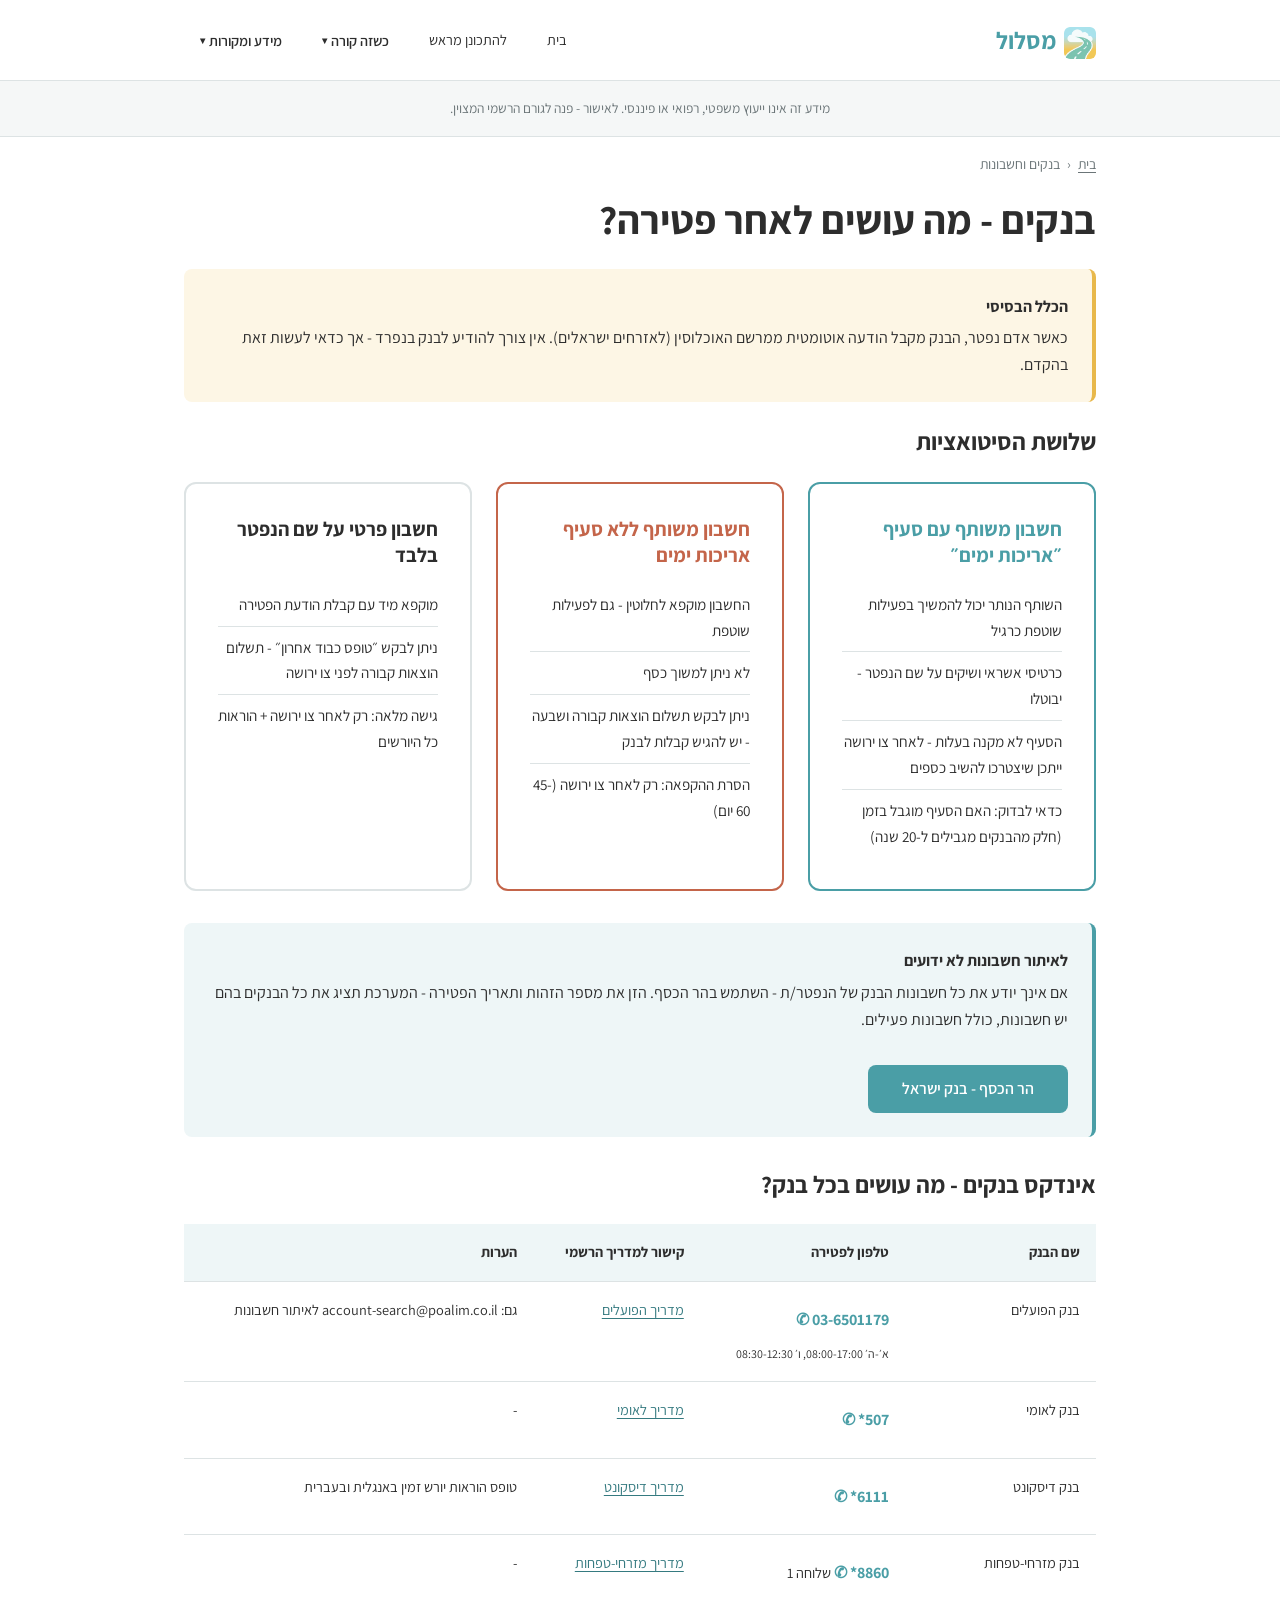
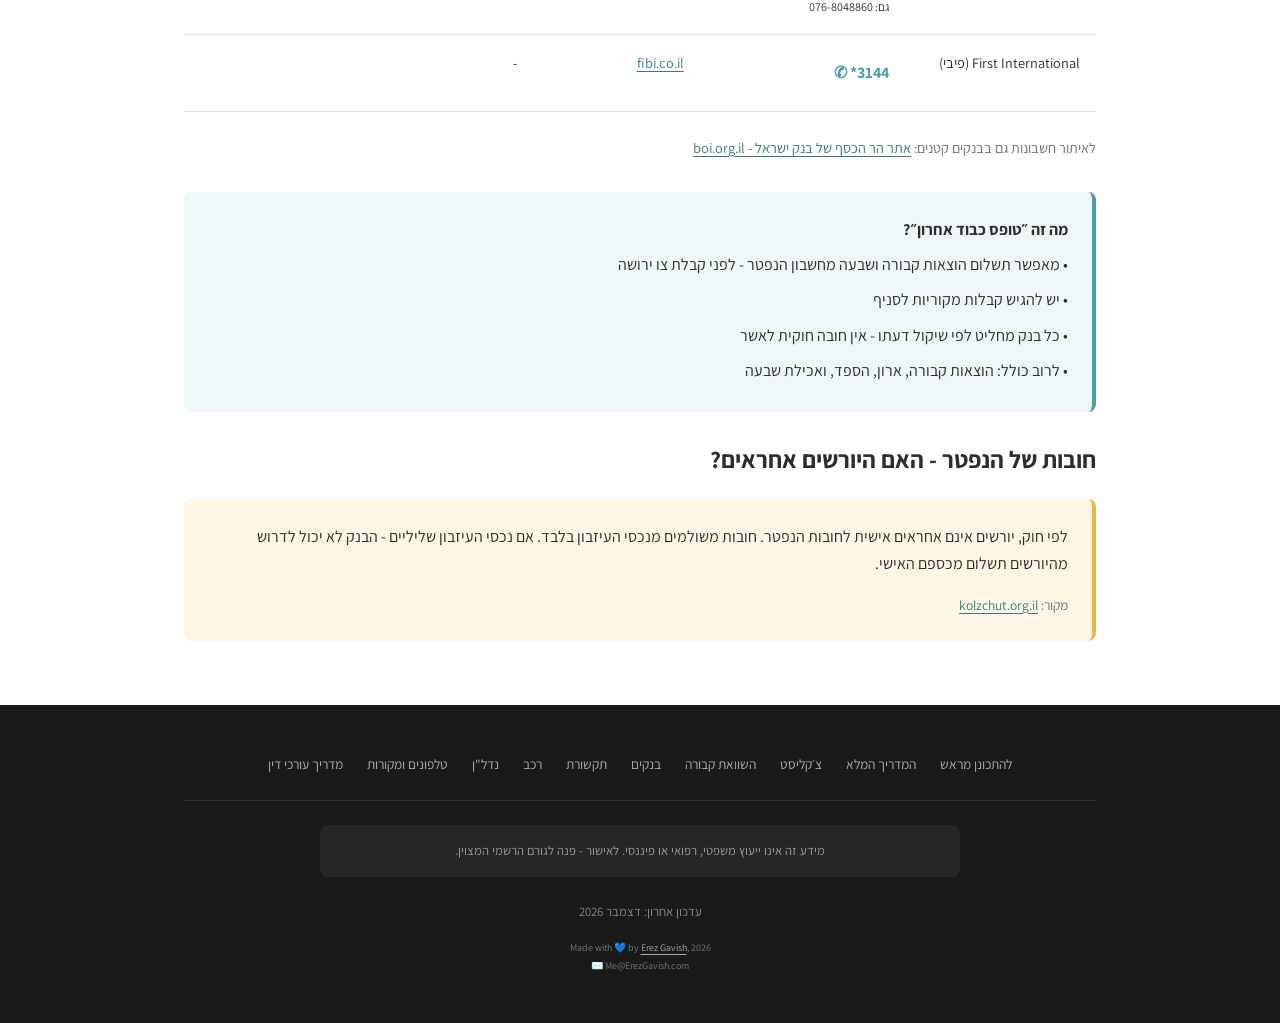
==== banks.html @ e4e89344 "Apply PPT design spec: hero banner, nav styling, hover states, em dash cleanup - Add hero banner ima" ====
<!DOCTYPE html>
<html lang="he" dir="rtl">
<head>
  <meta charset="UTF-8">
  <meta name="viewport" content="width=device-width, initial-scale=1.0">
  <title>בנקים - מה עושים לאחר פטירה? | מסלול</title>
  <meta name="description" content="מדריך מידע לטיפול בחשבונות בנק לאחר פטירה - סעיף אריכות ימים, הר הכסף, טופס כבוד אחרון">
  <link rel="preconnect" href="https://fonts.googleapis.com">
  <link rel="preconnect" href="https://fonts.gstatic.com" crossorigin>
  <link href="https://fonts.googleapis.com/css2?family=Assistant:wght@300;400;700&display=swap" rel="stylesheet">
  <link rel="stylesheet" href="css/style.css">
</head>
<body>

  <!-- Header -->
  <header class="site-header">
    <div class="container">
      <a href="index.html" class="site-logo"><img src="images/logo.png" alt="">מסלול</a>
      <button class="nav-toggle" aria-label="פתח תפריט ניווט" aria-expanded="false">
        <svg viewBox="0 0 24 24" fill="none" stroke="currentColor" stroke-width="2" stroke-linecap="round">
          <line x1="3" y1="6" x2="21" y2="6"/>
          <line x1="3" y1="12" x2="21" y2="12"/>
          <line x1="3" y1="18" x2="21" y2="18"/>
        </svg>
      </button>
      <nav class="main-nav" aria-label="ניווט ראשי">
        <ul>
          <li><a href="index.html">בית</a></li>
          <li><a href="preparation.html">להתכונן מראש</a></li>
          <li class="nav-group">
            <button class="nav-group-label" aria-expanded="false">כשזה קורה <span class="arrow" aria-hidden="true">▾</span></button>
            <ul class="nav-dropdown">
              <li><a href="maslul-mosad.html">המדריך המלא</a></li>
              <li><a href="checklist.html">צ׳קליסט</a></li>
              <li><a href="hashvaah.html">השוואת קבורה</a></li>
              <li><a href="banks.html" aria-current="page">בנקים</a></li>
              <li><a href="telecom.html">תקשורת</a></li>
              <li><a href="vehicle.html">רכב</a></li>
              <li><a href="realestate.html">נדל"ן</a></li>
            </ul>
          </li>
          <li class="nav-group">
            <button class="nav-group-label" aria-expanded="false">מידע ומקורות <span class="arrow" aria-hidden="true">▾</span></button>
            <ul class="nav-dropdown">
              <li><a href="mekorot.html">טלפונים ומקורות</a></li>
              <li><a href="lawyer-guide.html">מדריך עורכי דין</a></li>
            </ul>
          </li>
        </ul>
      </nav>
    </div>
  </header>

  <!-- Disclaimer Banner -->
  <div class="disclaimer-banner">
    מידע זה אינו ייעוץ משפטי, רפואי או פיננסי. לאישור - פנה לגורם הרשמי המצוין.
  </div>

  <main>
    <div class="container">

      <!-- Breadcrumb -->
      <nav class="breadcrumb" aria-label="מיקום באתר">
        <a href="index.html">בית</a>
        <span>‹</span>
        בנקים וחשבונות
      </nav>

      <h1>בנקים - מה עושים לאחר פטירה?</h1>

      <!-- Section A: Basic Rule -->
      <div class="callout callout--warning">
        <strong>הכלל הבסיסי</strong>
        <p>כאשר אדם נפטר, הבנק מקבל הודעה אוטומטית ממרשם האוכלוסין (לאזרחים ישראלים). אין צורך להודיע לבנק בנפרד - אך כדאי לעשות זאת בהקדם.</p>
      </div>

      <!-- Section B: Three Situations -->
      <h2>שלושת הסיטואציות</h2>
      <div class="info-cards-grid">

        <div class="info-card info-card--green">
          <h3>חשבון משותף עם סעיף ״אריכות ימים״</h3>
          <ul>
            <li>השותף הנותר יכול להמשיך בפעילות שוטפת כרגיל</li>
            <li>כרטיסי אשראי ושיקים על שם הנפטר - יבוטלו</li>
            <li>הסעיף לא מקנה בעלות - לאחר צו ירושה ייתכן שיצטרכו להשיב כספים</li>
            <li>כדאי לבדוק: האם הסעיף מוגבל בזמן (חלק מהבנקים מגבילים ל-20 שנה)</li>
          </ul>
        </div>

        <div class="info-card info-card--red">
          <h3>חשבון משותף ללא סעיף אריכות ימים</h3>
          <ul>
            <li>החשבון מוקפא לחלוטין - גם לפעילות שוטפת</li>
            <li>לא ניתן למשוך כסף</li>
            <li>ניתן לבקש תשלום הוצאות קבורה ושבעה - יש להגיש קבלות לבנק</li>
            <li>הסרת ההקפאה: רק לאחר צו ירושה (45-60 יום)</li>
          </ul>
        </div>

        <div class="info-card info-card--default">
          <h3>חשבון פרטי על שם הנפטר בלבד</h3>
          <ul>
            <li>מוקפא מיד עם קבלת הודעת הפטירה</li>
            <li>ניתן לבקש ״טופס כבוד אחרון״ - תשלום הוצאות קבורה לפני צו ירושה</li>
            <li>גישה מלאה: רק לאחר צו ירושה + הוראות כל היורשים</li>
          </ul>
        </div>

      </div>

      <!-- Section C: Har HaKesef -->
      <div class="callout callout--info mt-xl">
        <strong>לאיתור חשבונות לא ידועים</strong>
        <p>אם אינך יודע את כל חשבונות הבנק של הנפטר/ת - השתמש בהר הכסף. הזן את מספר הזהות ותאריך הפטירה - המערכת תציג את כל הבנקים בהם יש חשבונות, כולל חשבונות פעילים.</p>
        <a href="https://boi.org.il/he/BankingSupervision/HarHakesef" target="_blank" rel="noopener" class="btn btn--primary mt-md">הר הכסף - בנק ישראל</a>
      </div>

      <!-- Section D: Bank Index -->
      <h2 class="mt-xl">אינדקס בנקים - מה עושים בכל בנק?</h2>
      <div class="table-wrapper">
        <table class="data-table">
          <thead>
            <tr>
              <th scope="col">שם הבנק</th>
              <th scope="col">טלפון לפטירה</th>
              <th scope="col">קישור למדריך הרשמי</th>
              <th scope="col">הערות</th>
            </tr>
          </thead>
          <tbody>
            <tr>
              <td>בנק הפועלים</td>
              <td><span class="phone-display" style="font-size:1rem">✆ 03-6501179</span><br><small>א׳-ה׳ 08:00-17:00, ו׳ 08:30-12:30</small></td>
              <td><a href="https://www.bankhapoalim.co.il/he/moments-of-life/financial-steps-after-family-member-passed-away" target="_blank" rel="noopener">מדריך הפועלים</a></td>
              <td>גם: account-search@poalim.co.il לאיתור חשבונות</td>
            </tr>
            <tr>
              <td>בנק לאומי</td>
              <td><span class="phone-display" style="font-size:1rem">✆ *507</span></td>
              <td><a href="https://www.leumi.co.il/he/Articles/deceased" target="_blank" rel="noopener">מדריך לאומי</a></td>
              <td>-</td>
            </tr>
            <tr>
              <td>בנק דיסקונט</td>
              <td><span class="phone-display" style="font-size:1rem">✆ *6111</span></td>
              <td><a href="https://www.discountbank.co.il/private/general-information/deceased_account/" target="_blank" rel="noopener">מדריך דיסקונט</a></td>
              <td>טופס הוראות יורש זמין באנגלית ובעברית</td>
            </tr>
            <tr>
              <td>בנק מזרחי-טפחות</td>
              <td><span class="phone-display" style="font-size:1rem">✆ *8860</span> שלוחה 1<br><small>גם: 076-8048860</small></td>
              <td><a href="https://www.mizrahi-tefahot.co.il/about-mizrahi-tefahot-he/support-financial-escort-loss-relative/deceased-owner-account/" target="_blank" rel="noopener">מדריך מזרחי-טפחות</a></td>
              <td>-</td>
            </tr>
            <tr>
              <td>First International (פיבי)</td>
              <td><span class="phone-display" style="font-size:1rem">✆ *3144</span></td>
              <td><a href="https://www.fibi.co.il" target="_blank" rel="noopener">fibi.co.il</a></td>
              <td>-</td>
            </tr>
          </tbody>
        </table>
      </div>
      <p class="text-muted" style="font-size:0.9rem;">לאיתור חשבונות גם בבנקים קטנים: <a href="https://boi.org.il/he/BankingSupervision/HarHakesef" target="_blank" rel="noopener">אתר הר הכסף של בנק ישראל - boi.org.il</a></p>

      <!-- Section E: Kavod Acharon -->
      <div class="callout callout--info mt-xl">
        <strong>מה זה ״טופס כבוד אחרון״?</strong>
        <ul style="list-style:none; padding:0; margin:0;">
          <li style="padding:0.25rem 0;">• מאפשר תשלום הוצאות קבורה ושבעה מחשבון הנפטר - לפני קבלת צו ירושה</li>
          <li style="padding:0.25rem 0;">• יש להגיש קבלות מקוריות לסניף</li>
          <li style="padding:0.25rem 0;">• כל בנק מחליט לפי שיקול דעתו - אין חובה חוקית לאשר</li>
          <li style="padding:0.25rem 0;">• לרוב כולל: הוצאות קבורה, ארון, הספד, ואכילת שבעה</li>
        </ul>
      </div>

      <!-- Section F: Debts -->
      <h2 class="mt-xl">חובות של הנפטר - האם היורשים אחראים?</h2>
      <div class="callout callout--warning">
        <p>לפי חוק, יורשים אינם אחראים אישית לחובות הנפטר. חובות משולמים מנכסי העיזבון בלבד. אם נכסי העיזבון שליליים - הבנק לא יכול לדרוש מהיורשים תשלום מכספם האישי.</p>
        <p class="text-muted" style="font-size:0.85rem; margin-bottom:0;">מקור: <a href="https://www.kolzchut.org.il" target="_blank" rel="noopener">kolzchut.org.il</a></p>
      </div>

    </div>
  </main>

  <!-- Footer -->
  <footer class="site-footer">
    <div class="container">
      <div class="footer-links">
        <a href="preparation.html">להתכונן מראש</a>
        <a href="maslul-mosad.html">המדריך המלא</a>
        <a href="checklist.html">צ׳קליסט</a>
        <a href="hashvaah.html">השוואת קבורה</a>
        <a href="banks.html">בנקים</a>
        <a href="telecom.html">תקשורת</a>
        <a href="vehicle.html">רכב</a>
        <a href="realestate.html">נדל"ן</a>
        <a href="mekorot.html">טלפונים ומקורות</a>
        <a href="lawyer-guide.html">מדריך עורכי דין</a>
      </div>
      <p class="disclaimer">מידע זה אינו ייעוץ משפטי, רפואי או פיננסי. לאישור - פנה לגורם הרשמי המצוין.</p>
      <p class="footer-meta">עדכון אחרון: <span class="dynamic-date">מרץ 2026</span></p>
      <p class="footer-credit">Made with &#x1F499; by <a href="https://www.erezgavish.com" target="_blank" rel="noopener">Erez Gavish</a>, 2026<br>&#x2709;&#xFE0F; Me@ErezGavish.com</p>
    </div>
  </footer>

  <script src="js/main.js"></script>
</body>
</html>
---- css/style.css ----
/* ===== CSS Custom Properties ===== */
:root {
  --color-bg: #ffffff;
  --color-text: #2D2D2D;
  --color-primary: #4A9EA6;
  --color-primary-light: #7DC4CA;
  --color-primary-dark: #357A80;
  --color-accent: #E8B84B;
  --color-accent-light: #FFF3D6;
  --color-alert: #C4654A;
  --color-alert-light: #f5e6e2;
  --color-border: #dde3e4;
  --color-card-bg: #ffffff;
  --color-muted: #6b7578;
  --color-link: #357A80;
  --color-link-hover: #4A9EA6;

  --font-display: 'Assistant', sans-serif;
  --font-body: 'Assistant', sans-serif;

  --space-xs: 0.25rem;
  --space-sm: 0.5rem;
  --space-md: 1rem;
  --space-lg: 1.5rem;
  --space-xl: 2rem;
  --space-2xl: 3rem;
  --space-3xl: 4rem;

  --radius-sm: 4px;
  --radius-md: 8px;
  --radius-lg: 12px;

  --max-width: 960px;
  --max-width-wide: 1100px;
}

/* ===== Reset & Base ===== */
*, *::before, *::after {
  box-sizing: border-box;
  margin: 0;
  padding: 0;
}

html {
  direction: rtl;
  scroll-behavior: smooth;
  font-size: 16px;
}

body {
  font-family: var(--font-body);
  color: var(--color-text);
  background-color: var(--color-bg);
  line-height: 1.7;
  -webkit-font-smoothing: antialiased;
  -moz-osx-font-smoothing: grayscale;
}

/* ===== Typography ===== */
h1, h2, h3 {
  font-family: var(--font-display);
  font-weight: 700;
  line-height: 1.3;
}

h1 {
  font-size: 2rem;
}

h2 {
  font-size: 1.5rem;
  margin-bottom: var(--space-lg);
}

h3 {
  font-size: 1.25rem;
  margin-bottom: var(--space-md);
}

p {
  margin-bottom: var(--space-md);
}

a {
  color: var(--color-link);
  text-decoration: underline;
  text-underline-offset: 3px;
  transition: color 0.2s;
}

a:hover {
  color: var(--color-link-hover);
}

a:focus-visible {
  outline: 2px solid var(--color-primary);
  outline-offset: 2px;
  border-radius: var(--radius-sm);
}

/* ===== Layout ===== */
.container {
  max-width: var(--max-width);
  margin: 0 auto;
  padding: 0 var(--space-lg);
}

.container--wide {
  max-width: var(--max-width-wide);
}

/* ===== Header / Nav ===== */
.site-header {
  background: var(--color-card-bg);
  border-bottom: 1px solid var(--color-border);
  padding: var(--space-md) 0;
  position: sticky;
  top: 0;
  z-index: 100;
}

.site-header .container {
  display: flex;
  align-items: center;
  justify-content: space-between;
}

.site-logo {
  font-family: var(--font-display);
  font-size: 1.5rem;
  font-weight: 700;
  color: var(--color-primary);
  text-decoration: none;
}

.site-logo:hover {
  color: var(--color-primary);
}

.site-logo img {
  height: 32px;
  width: auto;
  vertical-align: middle;
  margin-left: var(--space-sm);
  border-radius: 6px;
}

.nav-toggle {
  display: flex;
  align-items: center;
  justify-content: center;
  width: 48px;
  height: 48px;
  background: none;
  border: none;
  cursor: pointer;
  color: var(--color-text);
}

.nav-toggle svg {
  width: 24px;
  height: 24px;
}

.main-nav {
  display: none;
  position: absolute;
  top: 100%;
  right: 0;
  left: 0;
  background: var(--color-card-bg);
  border-bottom: 1px solid var(--color-border);
  padding: var(--space-md) 0;
}

.main-nav.is-open {
  display: block;
}

.main-nav ul {
  list-style: none;
  padding: 0 var(--space-lg);
}

.main-nav li {
  border-bottom: 1px solid var(--color-border);
}

.main-nav li:last-child {
  border-bottom: none;
}

.main-nav a {
  display: block;
  padding: var(--space-md);
  text-decoration: none;
  color: var(--color-text);
  min-height: 48px;
  display: flex;
  align-items: center;
}

.main-nav a:hover {
  font-weight: 700;
  color: #000;
}

.main-nav a[aria-current="page"] {
  background: none;
  color: var(--color-primary);
  font-weight: 700;
  border-radius: 0;
}

.main-nav a[aria-current="page"]:hover {
  background: none;
  color: var(--color-primary-dark);
}

/* ===== Dropdown Nav ===== */
.nav-group {
  position: relative;
}

.nav-group-label {
  display: flex;
  align-items: center;
  gap: var(--space-xs);
  padding: var(--space-md);
  text-decoration: none;
  color: var(--color-text);
  min-height: 48px;
  cursor: pointer;
  font-weight: 600;
  background: none;
  border: none;
  font-family: var(--font-body);
  font-size: 1rem;
  width: 100%;
}

.nav-group-label:hover {
  font-weight: 700;
  color: #000;
}

.nav-group-label .arrow {
  font-size: 0.65rem;
  transition: transform 0.2s;
}

.nav-group.is-open .nav-group-label .arrow {
  transform: rotate(180deg);
}

.nav-dropdown {
  display: none;
  list-style: none;
  padding: 0;
  background: var(--color-card-bg);
}

/* Mobile: show on toggle */
.nav-group.is-open .nav-dropdown {
  display: block;
}

/* Mobile: indent sub-items */
.nav-dropdown li {
  border-bottom: 1px solid var(--color-border);
}

.nav-dropdown li:last-child {
  border-bottom: none;
}

.nav-dropdown a {
  padding-right: var(--space-2xl);
  font-size: 0.9rem;
  font-weight: 400;
  color: var(--color-muted);
}

.nav-dropdown a:hover {
  font-weight: 700;
  color: #000;
}

/* ===== Hero ===== */
.hero {
  padding: 0;
  text-align: center;
  position: relative;
}

.hero-banner {
  width: 100%;
  display: block;
  max-height: 340px;
  object-fit: cover;
}

.hero-overlay {
  position: absolute;
  bottom: 0;
  left: 0;
  right: 0;
  background: rgba(0,0,0,0.45);
  padding: var(--space-xl) var(--space-lg);
  text-align: center;
}

.hero h1 {
  font-size: 1.75rem;
  margin-bottom: var(--space-xs);
  color: #fff;
}

.hero .subtitle {
  font-size: 1.05rem;
  color: rgba(255,255,255,0.9);
  max-width: 600px;
  margin: 0 auto;
  line-height: 1.8;
}

/* ===== Buttons ===== */
.btn {
  display: inline-flex;
  align-items: center;
  justify-content: center;
  min-height: 48px;
  padding: var(--space-sm) var(--space-xl);
  border-radius: var(--radius-md);
  font-family: var(--font-body);
  font-size: 1rem;
  font-weight: 600;
  text-decoration: none;
  cursor: pointer;
  border: 2px solid transparent;
  transition: background-color 0.2s, color 0.2s, border-color 0.2s;
}

.btn:focus-visible {
  outline: 2px solid var(--color-primary);
  outline-offset: 2px;
}

.btn--primary {
  background-color: var(--color-primary);
  color: #fff;
}

.btn--primary:hover {
  background-color: var(--color-primary-dark);
  color: #fff;
}

.btn--secondary {
  background-color: transparent;
  color: var(--color-primary);
  border-color: var(--color-primary);
}

.btn--secondary:hover {
  background-color: var(--color-primary-dark);
  color: #fff;
}

.btn--accent {
  background-color: var(--color-accent);
  color: var(--color-text);
}

.btn--accent:hover {
  background-color: #d4a63a;
  color: #fff;
}

.btn--large {
  font-size: 1.125rem;
  padding: var(--space-md) var(--space-2xl);
  min-height: 56px;
}

/* ===== Radio Cards (Situation Selector) ===== */
.selector-section {
  padding: var(--space-2xl) 0;
}

.selector-step {
  margin-bottom: var(--space-2xl);
}

.selector-step h2 {
  text-align: center;
}

.step-label {
  display: block;
  text-align: center;
  font-size: 0.875rem;
  color: var(--color-muted);
  margin-bottom: var(--space-sm);
  font-weight: 600;
}

.radio-cards {
  display: grid;
  gap: var(--space-md);
  max-width: 640px;
  margin: 0 auto;
}

.radio-card {
  position: relative;
}

.radio-card input[type="radio"] {
  position: absolute;
  opacity: 0;
  width: 0;
  height: 0;
}

.radio-card label {
  display: flex;
  align-items: center;
  gap: var(--space-md);
  padding: var(--space-md) var(--space-lg);
  background: var(--color-card-bg);
  border: 2px solid var(--color-border);
  border-radius: var(--radius-md);
  cursor: pointer;
  min-height: 56px;
  transition: border-color 0.2s, background-color 0.2s;
  font-weight: 500;
}

.radio-card label:hover {
  border-color: var(--color-primary-light);
}

.radio-card input[type="radio"]:checked + label {
  border-color: var(--color-primary);
  background-color: #f0edf5;
}

.radio-card input[type="radio"]:focus-visible + label {
  outline: 2px solid var(--color-primary);
  outline-offset: 2px;
}

.radio-indicator {
  flex-shrink: 0;
  width: 22px;
  height: 22px;
  border-radius: 50%;
  border: 2px solid var(--color-border);
  position: relative;
  transition: border-color 0.2s;
}

.radio-card input[type="radio"]:checked + label .radio-indicator {
  border-color: var(--color-primary);
}

.radio-card input[type="radio"]:checked + label .radio-indicator::after {
  content: '';
  position: absolute;
  top: 3px;
  right: 3px;
  width: 12px;
  height: 12px;
  border-radius: 50%;
  background: var(--color-primary);
}

/* Step 2 hidden by default */
#step2 {
  display: none;
}

#step2.is-visible {
  display: block;
  animation: fadeIn 0.3s ease;
}

@keyframes fadeIn {
  from { opacity: 0; transform: translateY(8px); }
  to { opacity: 1; transform: translateY(0); }
}

/* ===== Breadcrumb ===== */
.breadcrumb {
  padding: var(--space-md) 0;
  font-size: 0.875rem;
  color: var(--color-muted);
}

.breadcrumb a {
  color: var(--color-muted);
}

.breadcrumb a:hover {
  color: var(--color-primary);
}

.breadcrumb span {
  margin: 0 var(--space-xs);
}

/* ===== Progress Bar ===== */
.progress-bar {
  display: flex;
  gap: 2px;
  margin-bottom: var(--space-2xl);
  overflow-x: auto;
  -webkit-overflow-scrolling: touch;
}

.progress-step {
  flex: 1;
  text-align: center;
  padding: var(--space-sm) var(--space-xs);
  font-size: 0.8rem;
  font-weight: 600;
  background: var(--color-primary-light);
  color: #fff;
  min-width: 80px;
  white-space: nowrap;
  cursor: pointer;
  transition: background-color 0.2s;
  text-decoration: none;
  display: flex;
  align-items: center;
  justify-content: center;
  min-height: 40px;
}

.progress-step:hover {
  background: var(--color-primary);
}

.progress-step:first-child {
  border-radius: 0 var(--radius-sm) var(--radius-sm) 0;
}

.progress-step:last-child {
  border-radius: var(--radius-sm) 0 0 var(--radius-sm);
}

.progress-step.is-active {
  background: var(--color-primary);
  color: #fff;
}

.progress-step.is-done {
  background: var(--color-primary-light);
  color: #fff;
}

/* ===== Timeline Sections ===== */
.timeline-section {
  margin-bottom: var(--space-3xl);
  padding: var(--space-xl);
  background: var(--color-card-bg);
  border-radius: var(--radius-lg);
  border: 1px solid var(--color-border);
}

.timeline-section--urgent {
  border-color: var(--color-accent);
  border-width: 2px;
}

.timeline-section h2 {
  display: flex;
  align-items: center;
  gap: var(--space-sm);
}

.section-badge {
  display: inline-block;
  padding: var(--space-xs) var(--space-sm);
  background: var(--color-accent);
  color: #fff;
  font-size: 0.75rem;
  font-weight: 700;
  border-radius: var(--radius-sm);
  font-family: var(--font-body);
}

/* ===== Numbered Steps ===== */
.numbered-steps {
  list-style: none;
  counter-reset: step;
}

.numbered-step {
  counter-increment: step;
  padding: var(--space-lg) 0;
  border-bottom: 1px solid var(--color-border);
  display: flex;
  gap: var(--space-lg);
  align-items: flex-start;
}

.numbered-step:last-child {
  border-bottom: none;
  padding-bottom: 0;
}

.step-number {
  flex-shrink: 0;
  width: 40px;
  height: 40px;
  border-radius: 50%;
  background: var(--color-primary);
  color: #fff;
  display: flex;
  align-items: center;
  justify-content: center;
  font-weight: 700;
  font-size: 1.1rem;
}

.step-content h3 {
  margin-bottom: var(--space-xs);
  font-family: var(--font-body);
  font-weight: 700;
}

.step-note {
  font-size: 0.9rem;
  color: var(--color-muted);
  margin-top: var(--space-xs);
}

.phone-display {
  display: inline-flex;
  align-items: center;
  gap: var(--space-sm);
  font-size: 1.5rem;
  font-weight: 700;
  color: var(--color-primary);
  direction: ltr;
  unicode-bidi: embed;
  margin: var(--space-sm) 0;
}

/* ===== Checklist Items ===== */
.checklist {
  list-style: none;
}

.checklist-item {
  display: flex;
  align-items: flex-start;
  gap: var(--space-md);
  padding: var(--space-md) 0;
  border-bottom: 1px solid var(--color-border);
  min-height: 48px;
}

.checklist-item:last-child {
  border-bottom: none;
}

.checklist-item input[type="checkbox"] {
  flex-shrink: 0;
  width: 24px;
  height: 24px;
  margin-top: 2px;
  accent-color: var(--color-primary);
  cursor: pointer;
}

.checklist-item label {
  cursor: pointer;
  flex: 1;
}

.checklist-item.is-checked label {
  text-decoration: line-through;
  color: var(--color-muted);
}

/* ===== Callout / Info Box ===== */
.callout {
  padding: var(--space-lg);
  border-radius: var(--radius-md);
  margin: var(--space-lg) 0;
}

.callout--info {
  background: #eef6f7;
  border-right: 4px solid var(--color-primary);
}

.callout--warning {
  background: #fdf6e5;
  border-right: 4px solid var(--color-accent);
}

.callout--alert {
  background: var(--color-alert-light);
  border-right: 4px solid var(--color-alert);
}

.callout p:last-child {
  margin-bottom: 0;
}

.callout strong {
  display: block;
  margin-bottom: var(--space-xs);
}

/* ===== Data Tables ===== */
.table-wrapper {
  overflow-x: auto;
  margin: var(--space-lg) 0;
  -webkit-overflow-scrolling: touch;
}

.data-table {
  width: 100%;
  border-collapse: collapse;
  font-size: 0.9rem;
}

.data-table th,
.data-table td {
  padding: var(--space-md);
  text-align: right;
  border-bottom: 1px solid var(--color-border);
  vertical-align: top;
}

.data-table th {
  font-weight: 700;
  background: #eef6f7;
  white-space: nowrap;
}

.data-table tr:hover td {
  background: #f5fafb;
}

.data-table a {
  white-space: nowrap;
}

/* ===== Comparison Layout ===== */
.comparison-grid {
  display: grid;
  grid-template-columns: 1fr;
  gap: var(--space-lg);
  margin: var(--space-xl) 0;
}

.comparison-box {
  padding: var(--space-xl);
  background: var(--color-card-bg);
  border-radius: var(--radius-lg);
  border: 1px solid var(--color-border);
}

.comparison-box h3 {
  border-bottom: 2px solid var(--color-primary);
  padding-bottom: var(--space-sm);
}

.comparison-box ul {
  list-style: none;
  padding: 0;
}

.comparison-box li {
  padding: var(--space-sm) 0;
  border-bottom: 1px solid var(--color-border);
  display: flex;
  align-items: center;
  gap: var(--space-sm);
}

.comparison-box li:last-child {
  border-bottom: none;
}

.icon-check {
  color: var(--color-primary);
  font-weight: 700;
}

.icon-x {
  color: var(--color-alert);
  font-weight: 700;
}

/* ===== Phone Cards ===== */
.phone-cards {
  display: grid;
  gap: var(--space-md);
}

.phone-card {
  display: flex;
  align-items: center;
  gap: var(--space-lg);
  padding: var(--space-lg);
  background: var(--color-card-bg);
  border-radius: var(--radius-md);
  border: 1px solid var(--color-border);
}

.phone-card .phone-icon {
  flex-shrink: 0;
  width: 48px;
  height: 48px;
  border-radius: 50%;
  background: var(--color-primary);
  color: #fff;
  display: flex;
  align-items: center;
  justify-content: center;
  font-size: 1.25rem;
}

.phone-card .phone-info h3 {
  margin-bottom: 0;
  font-family: var(--font-body);
}

.phone-card .phone-number {
  font-size: 1.25rem;
  font-weight: 700;
  color: var(--color-primary);
  direction: ltr;
  unicode-bidi: embed;
  display: inline-block;
}

.phone-card .phone-note {
  font-size: 0.85rem;
  color: var(--color-muted);
}

/* ===== Source Cards ===== */
.source-cards {
  display: grid;
  gap: var(--space-md);
}

.source-card {
  padding: var(--space-lg);
  background: var(--color-card-bg);
  border-radius: var(--radius-md);
  border: 1px solid var(--color-border);
}

.source-card h3 {
  font-family: var(--font-body);
  margin-bottom: var(--space-xs);
}

.source-card p {
  font-size: 0.9rem;
  color: var(--color-muted);
  margin-bottom: var(--space-sm);
}

.source-card a {
  font-weight: 600;
}

/* ===== Tab Selector ===== */
.tabs {
  display: flex;
  gap: 2px;
  margin-bottom: var(--space-xl);
  border-bottom: 2px solid var(--color-border);
}

.tab-btn {
  flex: 1;
  padding: var(--space-md);
  background: none;
  border: none;
  font-family: var(--font-body);
  font-size: 1rem;
  font-weight: 600;
  color: var(--color-muted);
  cursor: pointer;
  border-bottom: 3px solid transparent;
  margin-bottom: -2px;
  min-height: 48px;
  transition: color 0.2s, border-color 0.2s;
}

.tab-btn:hover {
  color: var(--color-text);
}

.tab-btn.is-active {
  color: var(--color-primary);
  border-bottom-color: var(--color-primary);
}

.tab-btn:focus-visible {
  outline: 2px solid var(--color-primary);
  outline-offset: -2px;
}

.tab-panel {
  display: none;
}

.tab-panel.is-active {
  display: block;
  animation: fadeIn 0.3s ease;
}

/* ===== Page Footer ===== */
.site-footer {
  margin-top: var(--space-3xl);
  padding: var(--space-2xl) 0 var(--space-xl);
  background: #1a1a1a;
  color: #ccc;
  text-align: center;
}

.disclaimer {
  font-size: 0.8rem;
  color: #999;
  max-width: 640px;
  margin: 0 auto var(--space-lg);
  line-height: 1.6;
  padding: var(--space-md);
  background: rgba(255,255,255,0.05);
  border-radius: var(--radius-md);
}

.footer-links {
  display: flex;
  flex-wrap: wrap;
  justify-content: center;
  gap: var(--space-sm) var(--space-lg);
  margin-bottom: var(--space-lg);
  padding-bottom: var(--space-lg);
  border-bottom: 1px solid #333;
}

.footer-links a {
  color: #aaa;
  text-decoration: none;
  font-size: 0.85rem;
  transition: color 0.2s;
}

.footer-links a:hover {
  color: #fff;
}

.footer-meta {
  font-size: 0.8rem;
  color: #888;
  margin-bottom: var(--space-sm);
}

.footer-meta a {
  color: #aaa;
}

.footer-meta a:hover {
  color: #fff;
}

.footer-credit {
  margin-top: var(--space-md);
  font-size: 10px;
  color: #777;
  direction: ltr;
  text-align: center;
  line-height: 1.8;
}

.footer-credit a {
  color: #aaa;
}

.footer-credit a:hover {
  color: #fff;
}

.footer-logo {
  height: 28px;
  width: auto;
  vertical-align: middle;
}

/* ===== Page-Level Disclaimer Banner ===== */
.disclaimer-banner {
  background: #f5f7f7;
  padding: var(--space-md) var(--space-lg);
  text-align: center;
  font-size: 0.85rem;
  color: var(--color-muted);
  border-bottom: 1px solid var(--color-border);
}

/* ===== Bottom Actions ===== */
.bottom-actions {
  display: flex;
  flex-direction: column;
  gap: var(--space-md);
  margin-top: var(--space-2xl);
  padding-top: var(--space-xl);
  border-top: 1px solid var(--color-border);
}

/* ===== Info Cards Grid ===== */
.info-cards-grid {
  display: grid;
  grid-template-columns: 1fr;
  gap: var(--space-lg);
  margin: var(--space-lg) 0;
}

.info-card {
  padding: var(--space-xl);
  background: var(--color-card-bg);
  border-radius: var(--radius-lg);
  border: 2px solid var(--color-border);
}

.info-card h3 {
  font-family: var(--font-body);
  font-weight: 700;
  margin-bottom: var(--space-md);
}

.info-card ul {
  list-style: none;
  padding: 0;
  margin: 0;
}

.info-card li {
  padding: var(--space-sm) 0;
  border-bottom: 1px solid var(--color-border);
  font-size: 0.95rem;
}

.info-card li:last-child {
  border-bottom: none;
}

.info-card--green {
  border-color: var(--color-primary);
}

.info-card--green h3 {
  color: var(--color-primary);
}

.info-card--red {
  border-color: var(--color-alert);
}

.info-card--red h3 {
  color: var(--color-alert);
}

.info-card--default {
  border-color: var(--color-border);
}

@media (min-width: 768px) {
  .info-cards-grid {
    grid-template-columns: 1fr 1fr;
  }
}

@media (min-width: 1024px) {
  .info-cards-grid {
    grid-template-columns: 1fr 1fr 1fr;
  }
}

/* ===== Utility ===== */
.text-center { text-align: center; }
.text-muted { color: var(--color-muted); }
.mt-sm { margin-top: var(--space-sm); }
.mt-md { margin-top: var(--space-md); }
.mt-lg { margin-top: var(--space-lg); }
.mt-xl { margin-top: var(--space-xl); }
.mb-md { margin-bottom: var(--space-md); }
.mb-lg { margin-bottom: var(--space-lg); }
.visually-hidden {
  position: absolute;
  width: 1px;
  height: 1px;
  padding: 0;
  margin: -1px;
  overflow: hidden;
  clip: rect(0, 0, 0, 0);
  border: 0;
}

/* ===== Responsive: 480px+ ===== */
@media (min-width: 480px) {
  h1 { font-size: 2.25rem; }
  .hero h1 { font-size: 2rem; }
}

/* ===== Responsive: 768px+ ===== */
@media (min-width: 768px) {
  h1 { font-size: 2.5rem; }
  .hero h1 { font-size: 2.5rem; }

  .nav-toggle { display: none; }

  .main-nav {
    display: flex;
    position: static;
    background: none;
    border-bottom: none;
    padding: 0;
  }

  .main-nav ul {
    display: flex;
    gap: var(--space-sm);
    padding: 0;
  }

  .main-nav li {
    border-bottom: none;
  }

  .main-nav a {
    padding: var(--space-sm) var(--space-md);
    font-size: 0.9rem;
  }

  .nav-group {
    position: relative;
  }

  .nav-group-label {
    padding: var(--space-sm) var(--space-md);
    font-size: 0.9rem;
    white-space: nowrap;
  }

  .nav-dropdown {
    position: absolute;
    top: 100%;
    right: 0;
    min-width: 200px;
    background: var(--color-card-bg);
    border: 1px solid var(--color-border);
    border-radius: var(--radius-md);
    box-shadow: 0 4px 12px rgba(0,0,0,0.08);
    padding: var(--space-sm) 0;
    z-index: 200;
  }

  .nav-dropdown a {
    padding: var(--space-sm) var(--space-lg);
    padding-right: var(--space-lg);
  }

  /* Desktop: hover only, override click-open */
  .nav-group .nav-dropdown {
    display: none !important;
  }

  .nav-group:hover .nav-dropdown {
    display: block !important;
  }

  .comparison-grid {
    grid-template-columns: 1fr 1fr;
  }

  .phone-cards {
    grid-template-columns: 1fr 1fr;
  }

  .source-cards {
    grid-template-columns: 1fr 1fr;
  }

  .bottom-actions {
    flex-direction: row;
    justify-content: center;
  }
}

/* ===== Pillar Cards (Home Page) ===== */
.pillars-grid {
  display: grid;
  grid-template-columns: 1fr;
  gap: var(--space-xl);
  margin-bottom: var(--space-2xl);
}

.pillar-card {
  display: flex;
  flex-direction: column;
  align-items: center;
  text-align: center;
  padding: var(--space-2xl) var(--space-xl);
  border-radius: var(--radius-lg);
  border: none;
  text-decoration: none;
  color: var(--color-text);
  transition: transform 0.15s, box-shadow 0.2s;
}

.pillar-card:hover {
  transform: translateY(-3px);
  box-shadow: 0 6px 20px rgba(0,0,0,0.08);
  color: var(--color-text);
}

.pillar-card--prep {
  background: #E8F5F6;
}

.pillar-card--now {
  background: #FDF6E5;
}

.pillar-card--info {
  background: #EEF0F5;
}

.pillar-icon {
  font-size: 2.5rem;
  margin-bottom: var(--space-md);
}

.pillar-card h2 {
  font-size: 1.4rem;
  margin-bottom: var(--space-sm);
}

.pillar-card p {
  font-size: 0.95rem;
  color: var(--color-muted);
  line-height: 1.7;
  margin-bottom: var(--space-lg);
}

.pillar-cta {
  display: inline-block;
  padding: var(--space-sm) var(--space-xl);
  border-radius: var(--radius-md);
  font-weight: 700;
  font-size: 0.95rem;
  color: #fff;
  text-decoration: none;
  min-height: 44px;
  line-height: 44px;
  transition: opacity 0.2s;
}

.pillar-card:hover .pillar-cta {
  opacity: 0.9;
}

.pillar-card--prep .pillar-cta {
  background: #357A80;
}

.pillar-card--now .pillar-cta {
  background: #B8880A;
}

.pillar-card--info .pillar-cta {
  background: #555E6E;
}

/* About Section */
.about-section {
  max-width: 680px;
  margin: var(--space-2xl) auto 0;
  text-align: center;
  color: var(--color-muted);
  font-size: 0.95rem;
  line-height: 1.8;
}

.about-section p {
  margin-bottom: var(--space-md);
}

@media (min-width: 768px) {
  .pillars-grid {
    grid-template-columns: 1fr 1fr 1fr;
  }
}

/* ===== Responsive: 1024px+ ===== */
@media (min-width: 1024px) {
  .hero h1 { font-size: 2.75rem; }

  .source-cards {
    grid-template-columns: 1fr 1fr 1fr;
  }
}
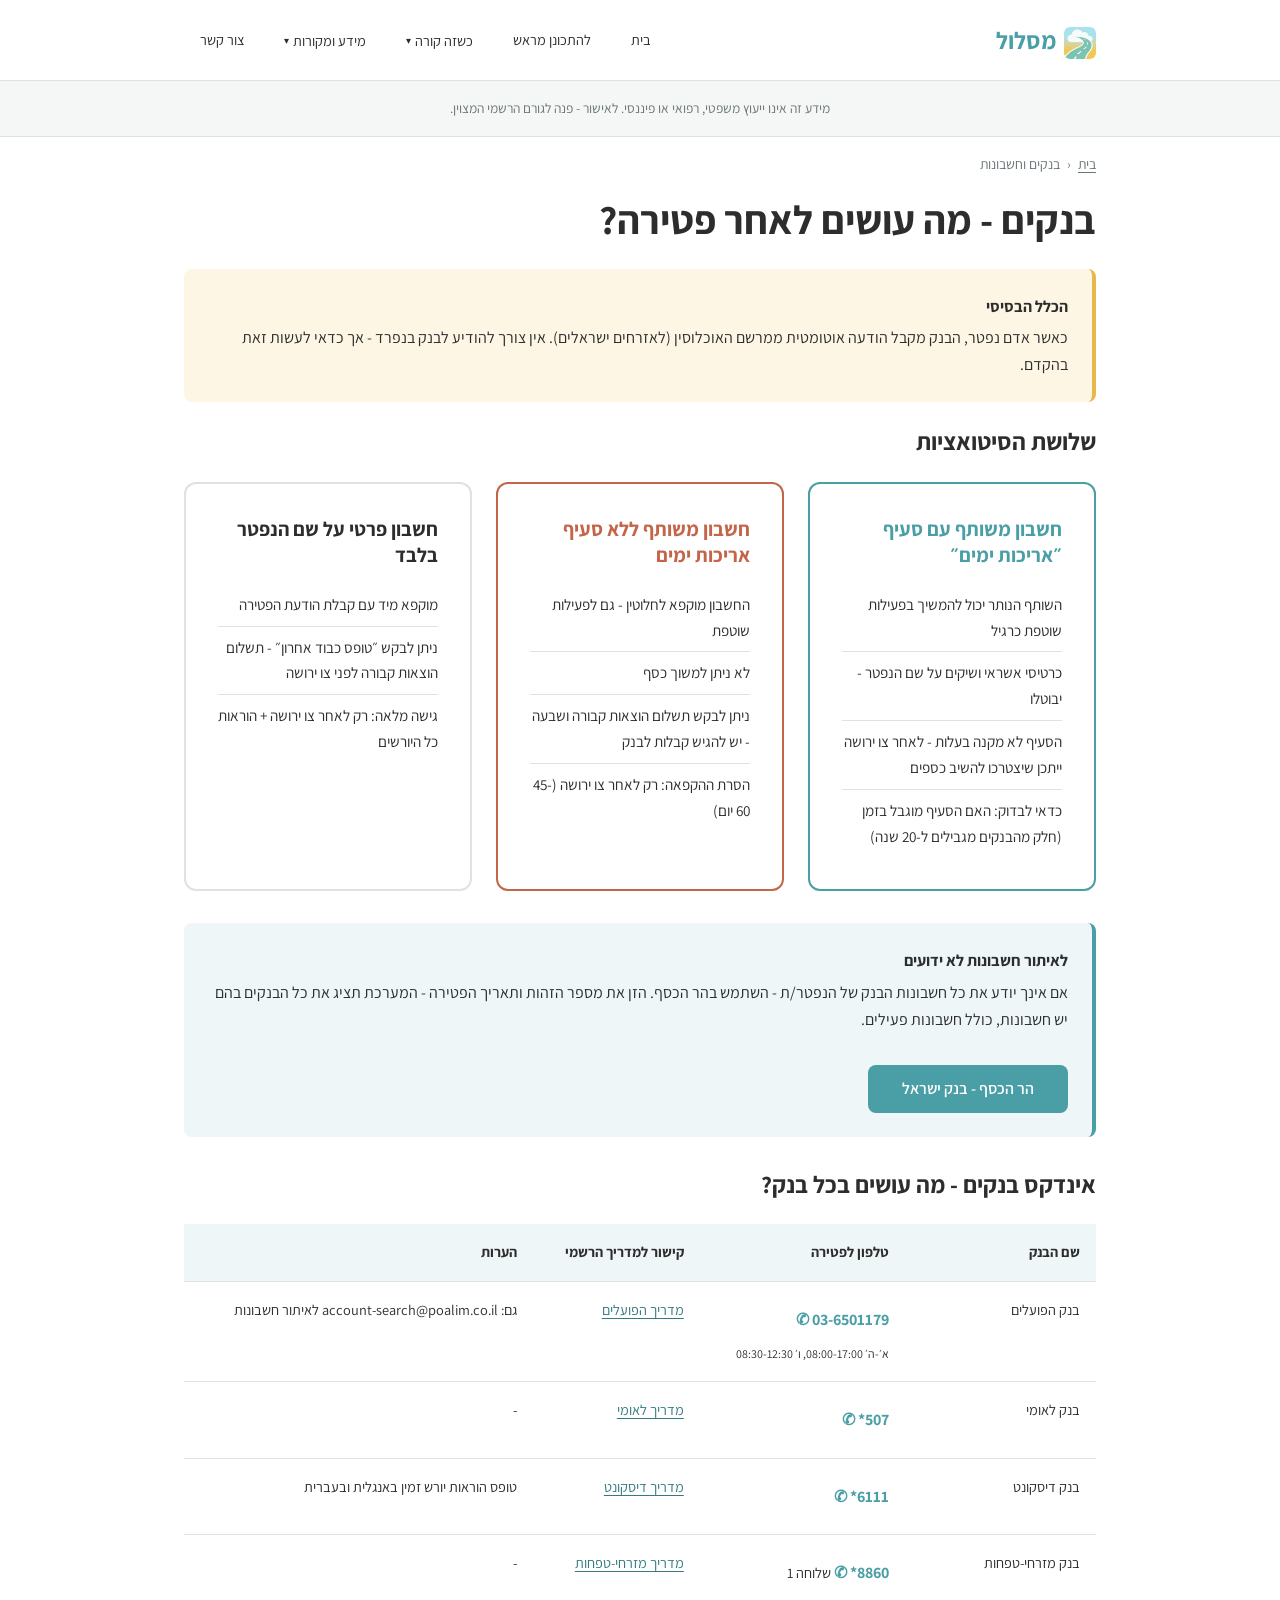
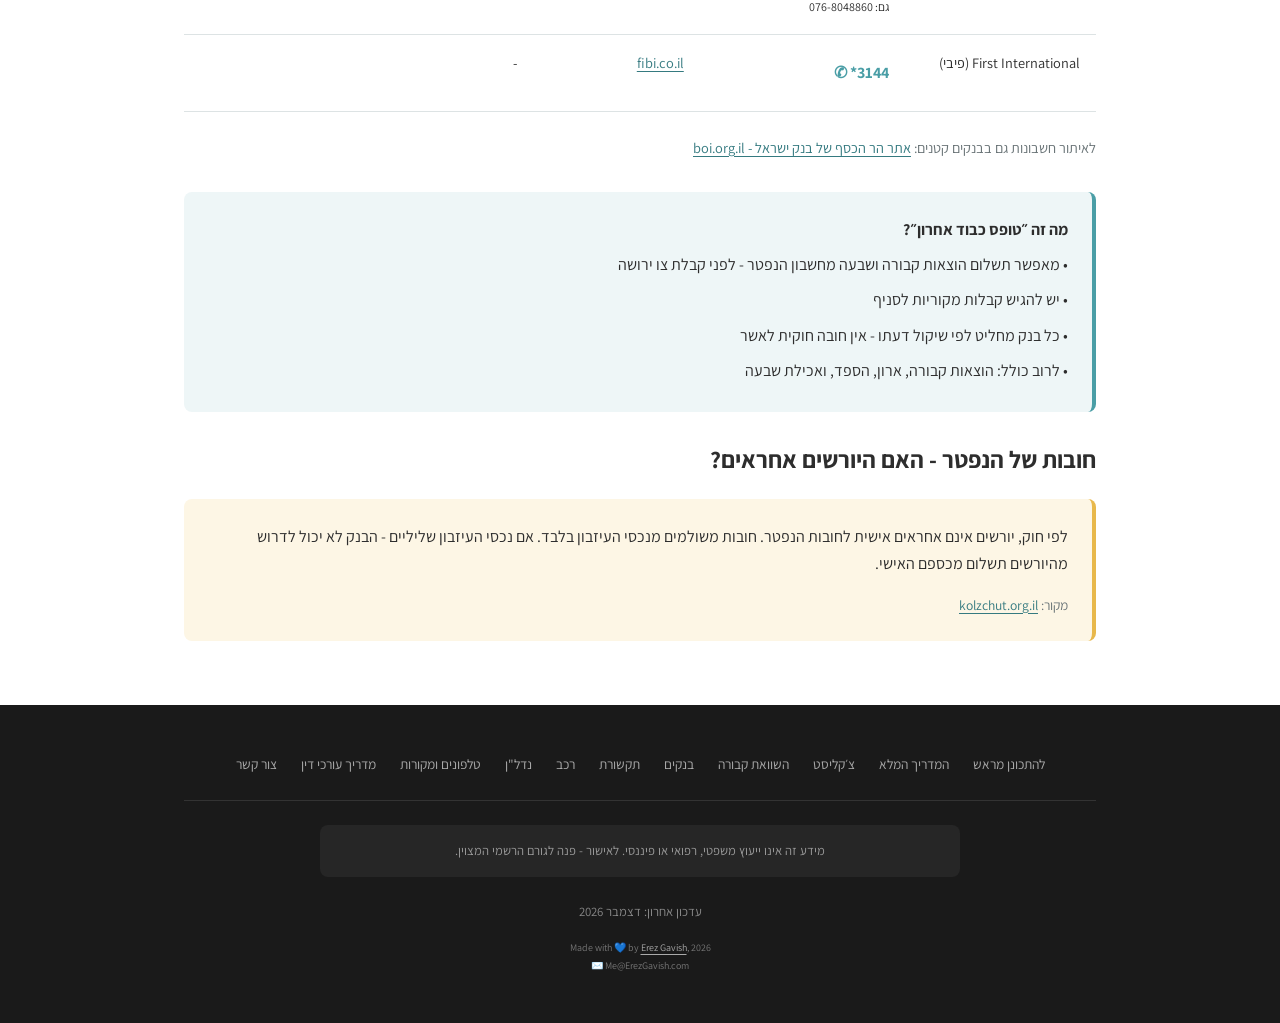
==== commit 8e042bfb: "Add contact page, pastel prep cards, hero centered box, nav fixes - New contact page with email, inf" ====
--- a/banks.html
+++ b/banks.html
@@ -46,6 +46,7 @@
               <li><a href="lawyer-guide.html">מדריך עורכי דין</a></li>
             </ul>
           </li>
+        <li><a href="contact.html">צור קשר</a></li>
         </ul>
       </nav>
     </div>
@@ -199,6 +200,7 @@
         <a href="realestate.html">נדל"ן</a>
         <a href="mekorot.html">טלפונים ומקורות</a>
         <a href="lawyer-guide.html">מדריך עורכי דין</a>
+        <a href="contact.html">צור קשר</a>
       </div>
       <p class="disclaimer">מידע זה אינו ייעוץ משפטי, רפואי או פיננסי. לאישור - פנה לגורם הרשמי המצוין.</p>
       <p class="footer-meta">עדכון אחרון: <span class="dynamic-date">מרץ 2026</span></p>
--- a/css/style.css
+++ b/css/style.css
@@ -201,7 +201,7 @@
 }
 
 .main-nav a:hover {
-  font-weight: 700;
+  text-shadow: 0 0 0.65px currentColor, 0 0 0.65px currentColor;
   color: #000;
 }
 
@@ -209,6 +209,7 @@
   background: none;
   color: var(--color-primary);
   font-weight: 700;
+  font-size: calc(1em + 1px);
   border-radius: 0;
 }
 
@@ -231,7 +232,7 @@
   color: var(--color-text);
   min-height: 48px;
   cursor: pointer;
-  font-weight: 600;
+  font-weight: 400;
   background: none;
   border: none;
   font-family: var(--font-body);
@@ -240,7 +241,7 @@
 }
 
 .nav-group-label:hover {
-  font-weight: 700;
+  text-shadow: 0 0 0.65px currentColor, 0 0 0.65px currentColor;
   color: #000;
 }
 
@@ -282,7 +283,7 @@
 }
 
 .nav-dropdown a:hover {
-  font-weight: 700;
+  text-shadow: 0 0 0.65px currentColor, 0 0 0.65px currentColor;
   color: #000;
 }
 
@@ -302,12 +303,14 @@
 
 .hero-overlay {
   position: absolute;
-  bottom: 0;
-  left: 0;
-  right: 0;
-  background: rgba(0,0,0,0.45);
-  padding: var(--space-xl) var(--space-lg);
+  top: 50%;
+  left: 50%;
+  transform: translate(-50%, -50%);
+  background: rgba(0,0,0,0.55);
+  padding: var(--space-xl) var(--space-2xl);
   text-align: center;
+  border-radius: var(--radius-lg);
+  max-width: 90%;
 }
 
 .hero h1 {
@@ -1285,10 +1288,25 @@
   background: #555E6E;
 }
 
+/* ===== Preparation Card Colors ===== */
+.timeline-section--teal { background: #E8F5F6; }
+.timeline-section--amber { background: #FDF6E5; }
+.timeline-section--lavender { background: #EEEDF5; }
+.timeline-section--mint { background: #E6F4ED; }
+.timeline-section--peach { background: #FDF0EC; }
+.timeline-section--sky { background: #E8F0F8; }
+.timeline-section--sand { background: #F5F0E6; }
+.timeline-section--rose { background: #F5E8EC; }
+
+.timeline-section .card-subtitle {
+  font-weight: 700;
+  margin-bottom: var(--space-md);
+}
+
 /* About Section */
 .about-section {
   max-width: 680px;
-  margin: var(--space-2xl) auto 0;
+  margin: var(--space-3xl) auto;
   text-align: center;
   color: var(--color-muted);
   font-size: 0.95rem;
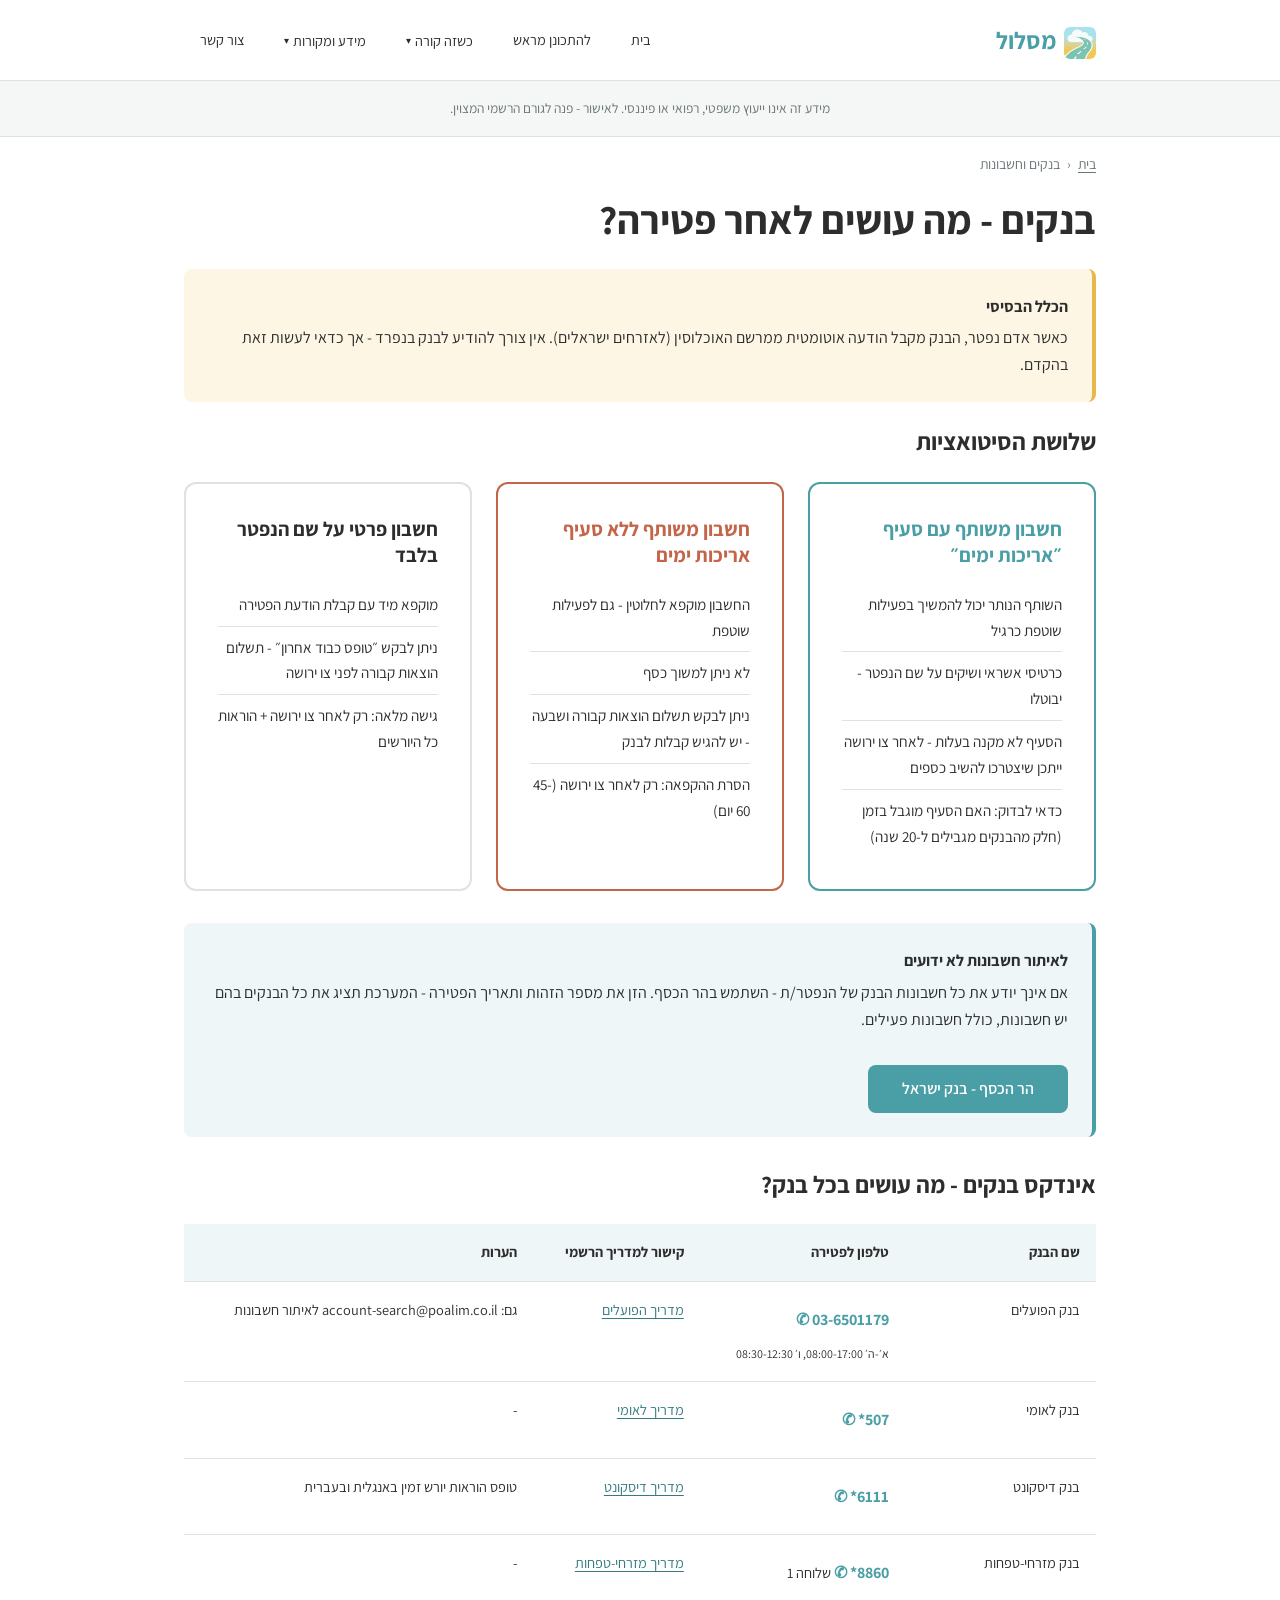
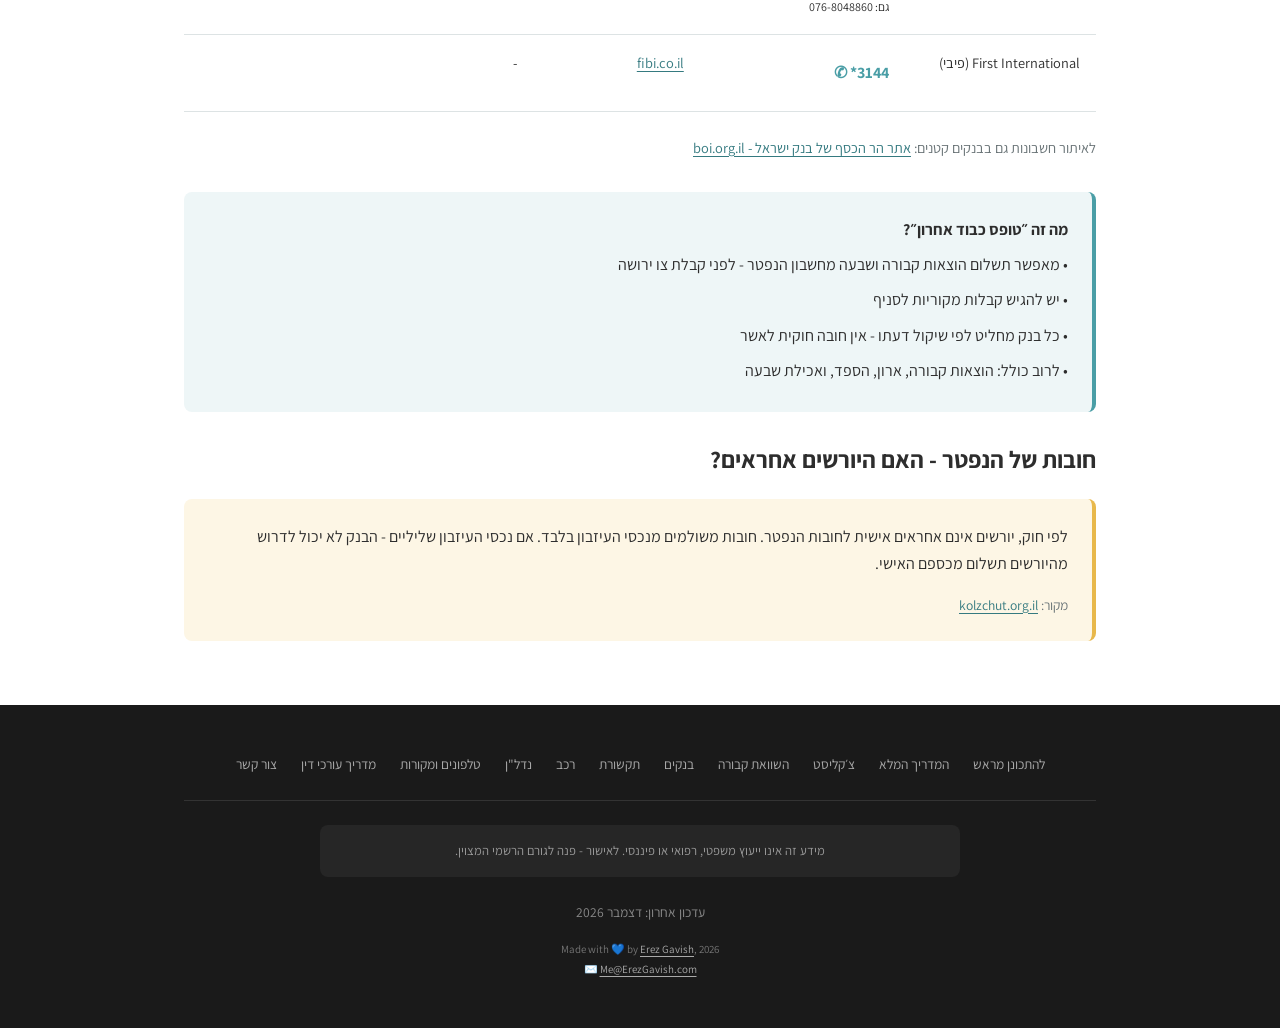
==== commit 35b56f2b: "Parallax hero, GA tracking, footer tweaks, checklist icon - Hero: parallax background-attachment on " ====
--- a/banks.html
+++ b/banks.html
@@ -9,6 +9,14 @@
   <link rel="preconnect" href="https://fonts.gstatic.com" crossorigin>
   <link href="https://fonts.googleapis.com/css2?family=Assistant:wght@300;400;700&display=swap" rel="stylesheet">
   <link rel="stylesheet" href="css/style.css">
+<!-- Google tag (gtag.js) -->
+  <script async src="https://www.googletagmanager.com/gtag/js?id=G-9X5LZYEQ0G"></script>
+  <script>
+    window.dataLayer = window.dataLayer || [];
+    function gtag(){dataLayer.push(arguments);}
+    gtag('js', new Date());
+    gtag('config', 'G-9X5LZYEQ0G');
+  </script>
 </head>
 <body>
 
@@ -204,7 +212,7 @@
       </div>
       <p class="disclaimer">מידע זה אינו ייעוץ משפטי, רפואי או פיננסי. לאישור - פנה לגורם הרשמי המצוין.</p>
       <p class="footer-meta">עדכון אחרון: <span class="dynamic-date">מרץ 2026</span></p>
-      <p class="footer-credit">Made with &#x1F499; by <a href="https://www.erezgavish.com" target="_blank" rel="noopener">Erez Gavish</a>, 2026<br>&#x2709;&#xFE0F; Me@ErezGavish.com</p>
+      <p class="footer-credit">Made with &#x1F499; by <a href="https://www.erezgavish.com" target="_blank" rel="noopener">Erez Gavish</a>, 2026<br>&#x2709;&#xFE0F; <a href="contact.html">Me@ErezGavish.com</a></p>
     </div>
   </footer>
 
--- a/css/style.css
+++ b/css/style.css
@@ -292,13 +292,21 @@
   padding: 0;
   text-align: center;
   position: relative;
+  height: 400px;
+  background-size: cover;
+  background-position: center;
+  background-repeat: no-repeat;
+  background-attachment: scroll;
 }
 
 .hero-banner {
-  width: 100%;
-  display: block;
-  max-height: 340px;
-  object-fit: cover;
+  display: none;
+}
+
+@media (min-width: 768px) {
+  .hero {
+    background-attachment: fixed;
+  }
 }
 
 .hero-overlay {
@@ -967,7 +975,7 @@
 }
 
 .footer-meta {
-  font-size: 0.8rem;
+  font-size: 0.85rem;
   color: #888;
   margin-bottom: var(--space-sm);
 }
@@ -982,7 +990,7 @@
 
 .footer-credit {
   margin-top: var(--space-md);
-  font-size: 10px;
+  font-size: 11px;
   color: #777;
   direction: ltr;
   text-align: center;
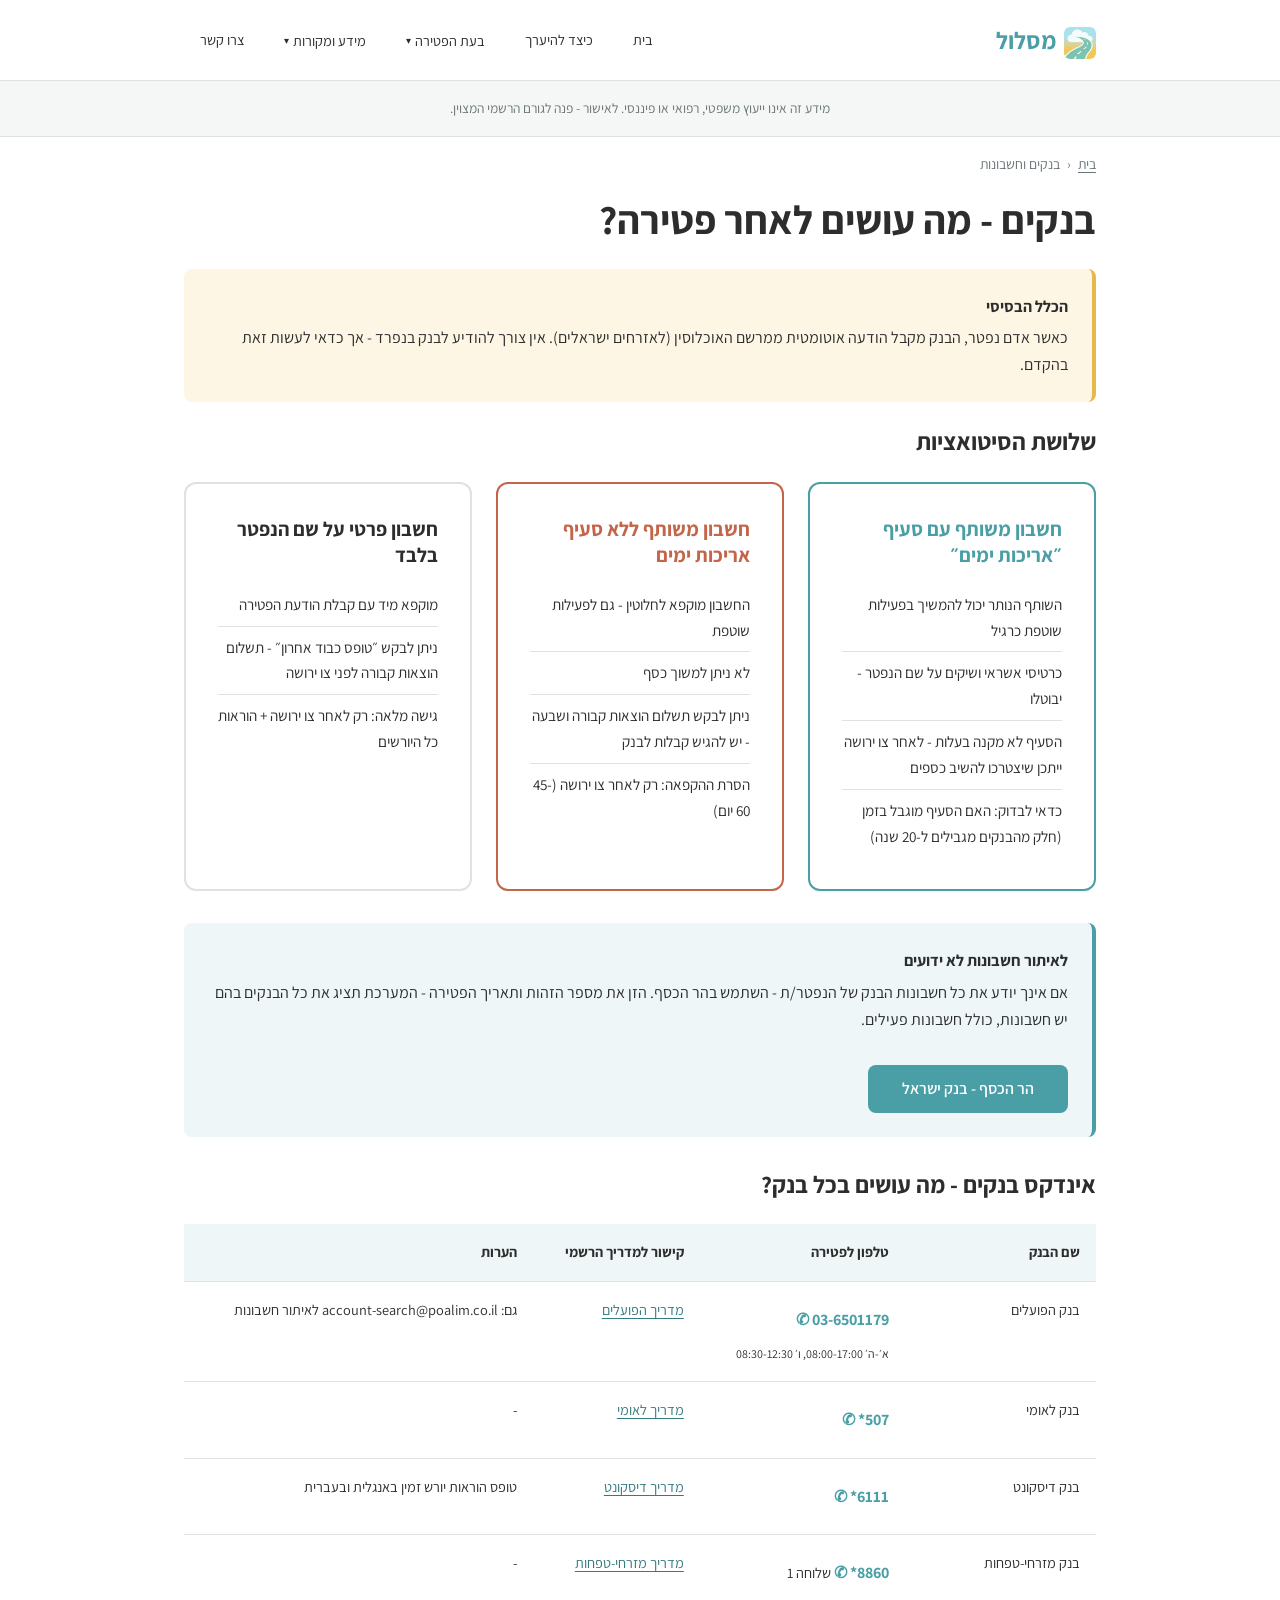
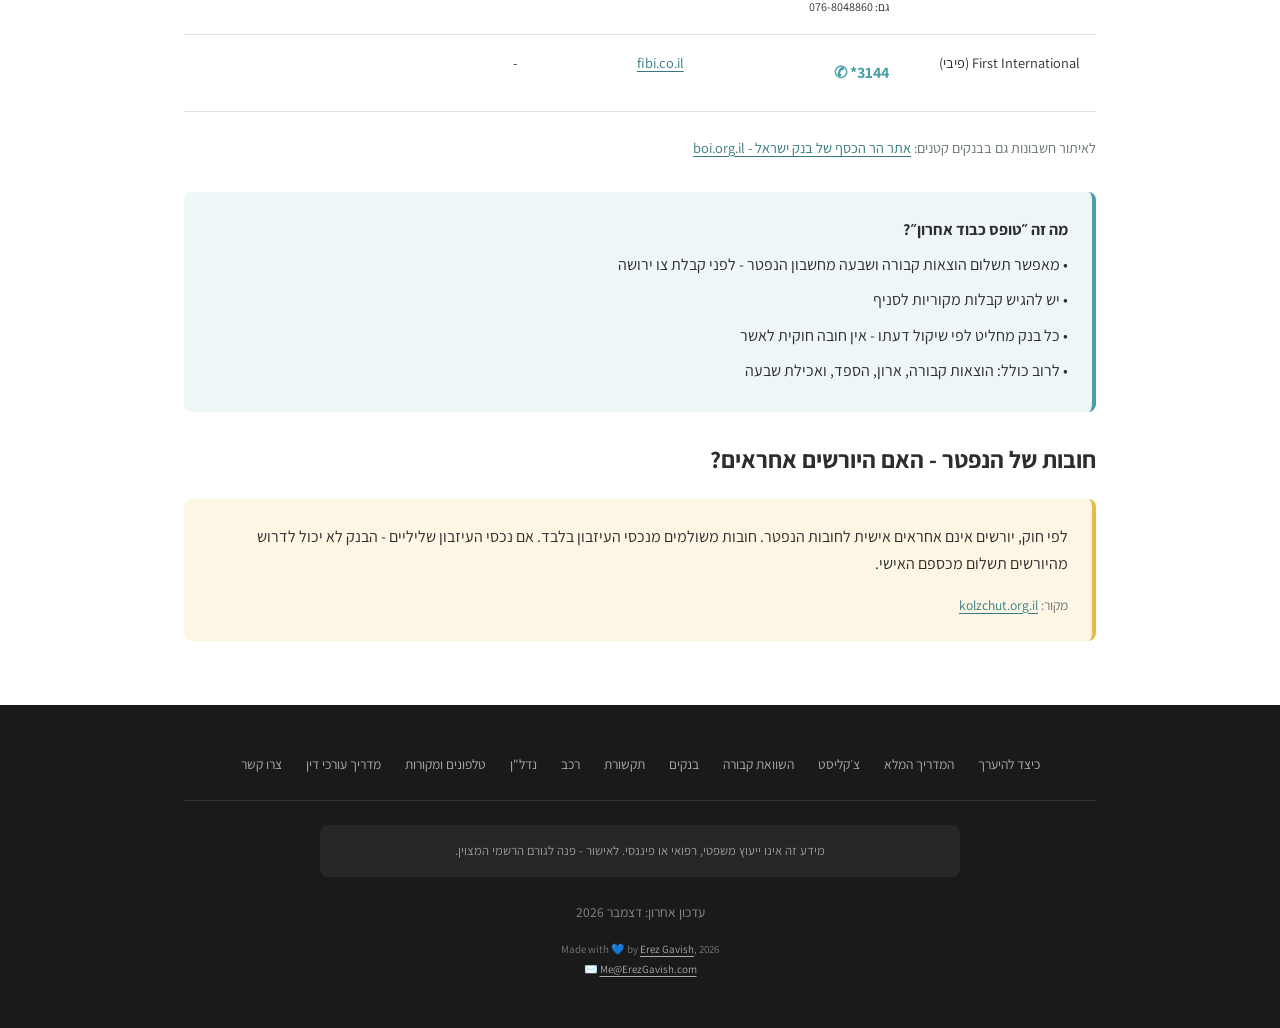
==== commit c50a0bed: "Home page card updates, nav text changes, about section redesign - Card 1: title "כיצד להיערך", subt" ====
--- a/banks.html
+++ b/banks.html
@@ -34,9 +34,9 @@
       <nav class="main-nav" aria-label="ניווט ראשי">
         <ul>
           <li><a href="index.html">בית</a></li>
-          <li><a href="preparation.html">להתכונן מראש</a></li>
+          <li><a href="preparation.html">כיצד להיערך</a></li>
           <li class="nav-group">
-            <button class="nav-group-label" aria-expanded="false">כשזה קורה <span class="arrow" aria-hidden="true">▾</span></button>
+            <button class="nav-group-label" aria-expanded="false">בעת הפטירה <span class="arrow" aria-hidden="true">▾</span></button>
             <ul class="nav-dropdown">
               <li><a href="maslul-mosad.html">המדריך המלא</a></li>
               <li><a href="checklist.html">צ׳קליסט</a></li>
@@ -54,7 +54,7 @@
               <li><a href="lawyer-guide.html">מדריך עורכי דין</a></li>
             </ul>
           </li>
-        <li><a href="contact.html">צור קשר</a></li>
+        <li><a href="contact.html">צרו קשר</a></li>
         </ul>
       </nav>
     </div>
@@ -198,7 +198,7 @@
   <footer class="site-footer">
     <div class="container">
       <div class="footer-links">
-        <a href="preparation.html">להתכונן מראש</a>
+        <a href="preparation.html">כיצד להיערך</a>
         <a href="maslul-mosad.html">המדריך המלא</a>
         <a href="checklist.html">צ׳קליסט</a>
         <a href="hashvaah.html">השוואת קבורה</a>
@@ -208,7 +208,7 @@
         <a href="realestate.html">נדל"ן</a>
         <a href="mekorot.html">טלפונים ומקורות</a>
         <a href="lawyer-guide.html">מדריך עורכי דין</a>
-        <a href="contact.html">צור קשר</a>
+        <a href="contact.html">צרו קשר</a>
       </div>
       <p class="disclaimer">מידע זה אינו ייעוץ משפטי, רפואי או פיננסי. לאישור - פנה לגורם הרשמי המצוין.</p>
       <p class="footer-meta">עדכון אחרון: <span class="dynamic-date">מרץ 2026</span></p>
--- a/css/style.css
+++ b/css/style.css
@@ -1257,6 +1257,12 @@
 
 .pillar-card h2 {
   font-size: 1.4rem;
+  margin-bottom: var(--space-xs);
+}
+
+.pillar-card .pillar-subtitle {
+  font-size: 0.95rem;
+  color: var(--color-text);
   margin-bottom: var(--space-sm);
 }
 
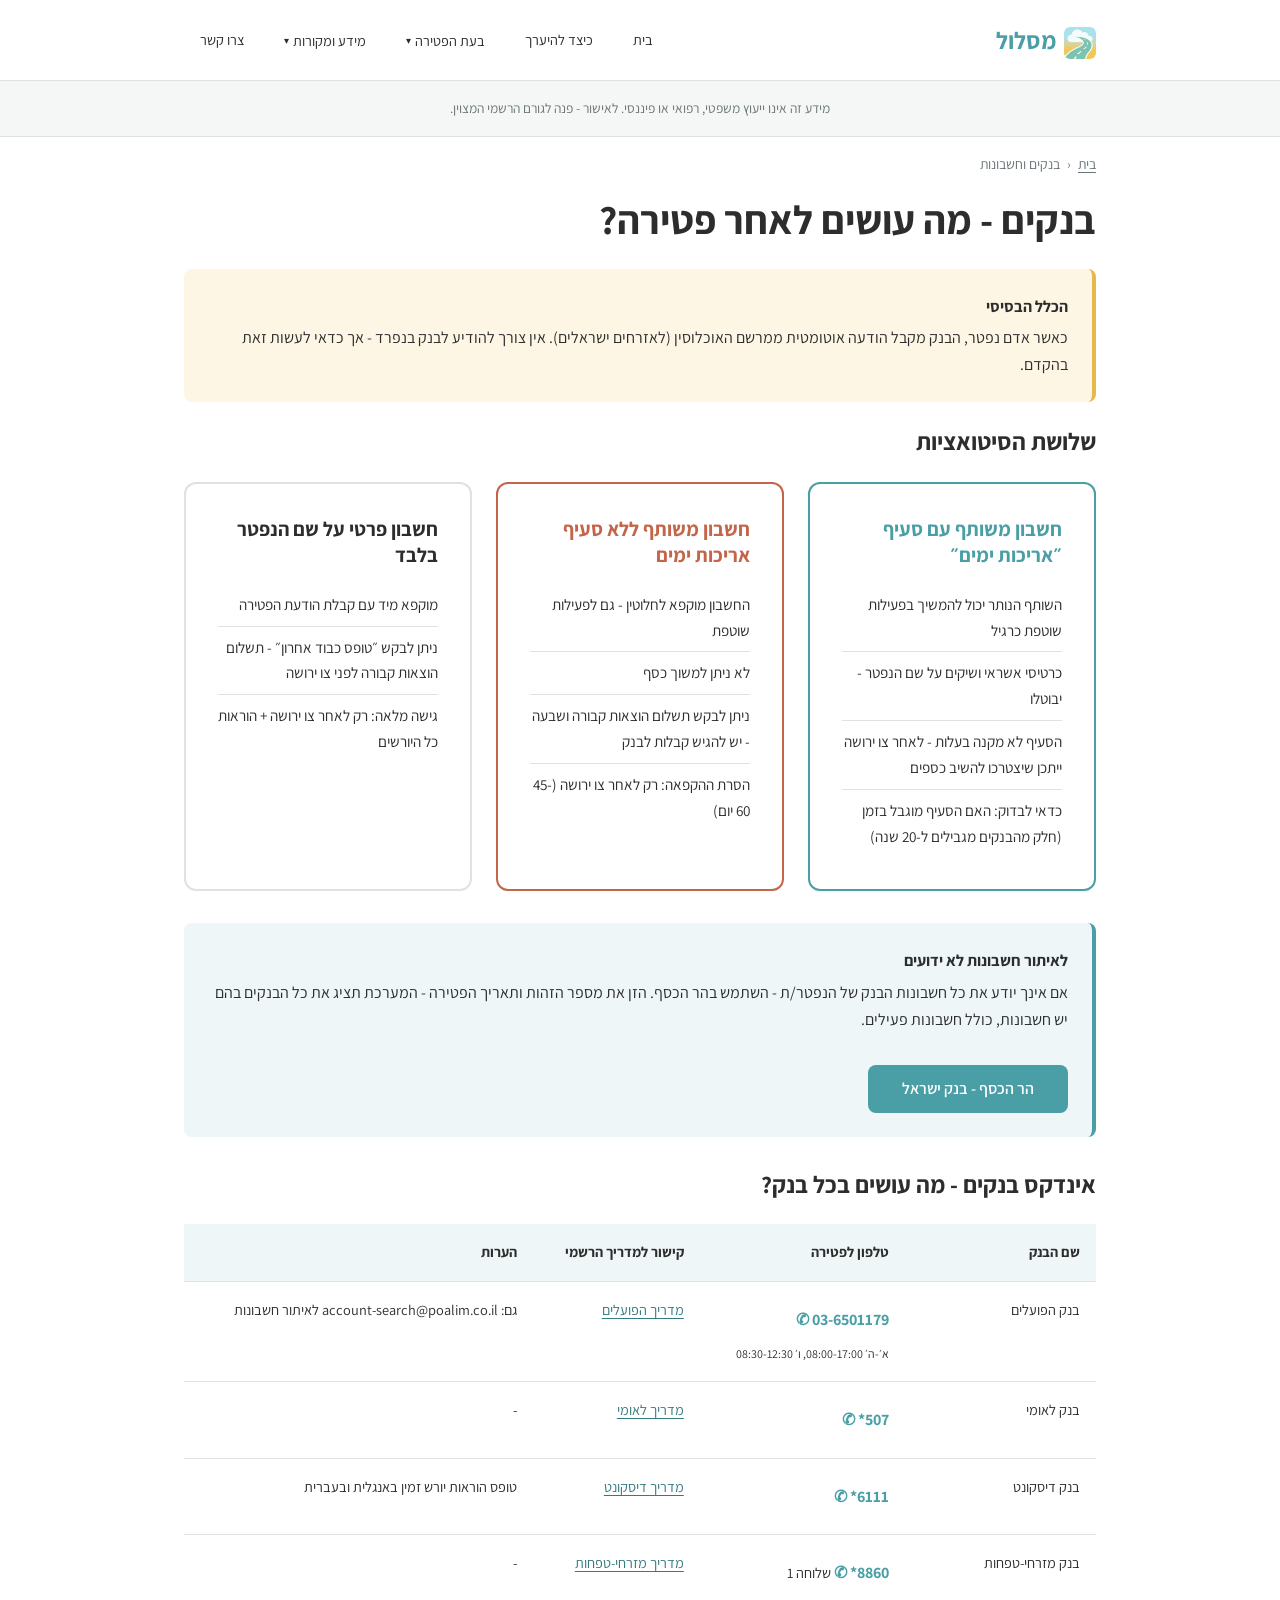
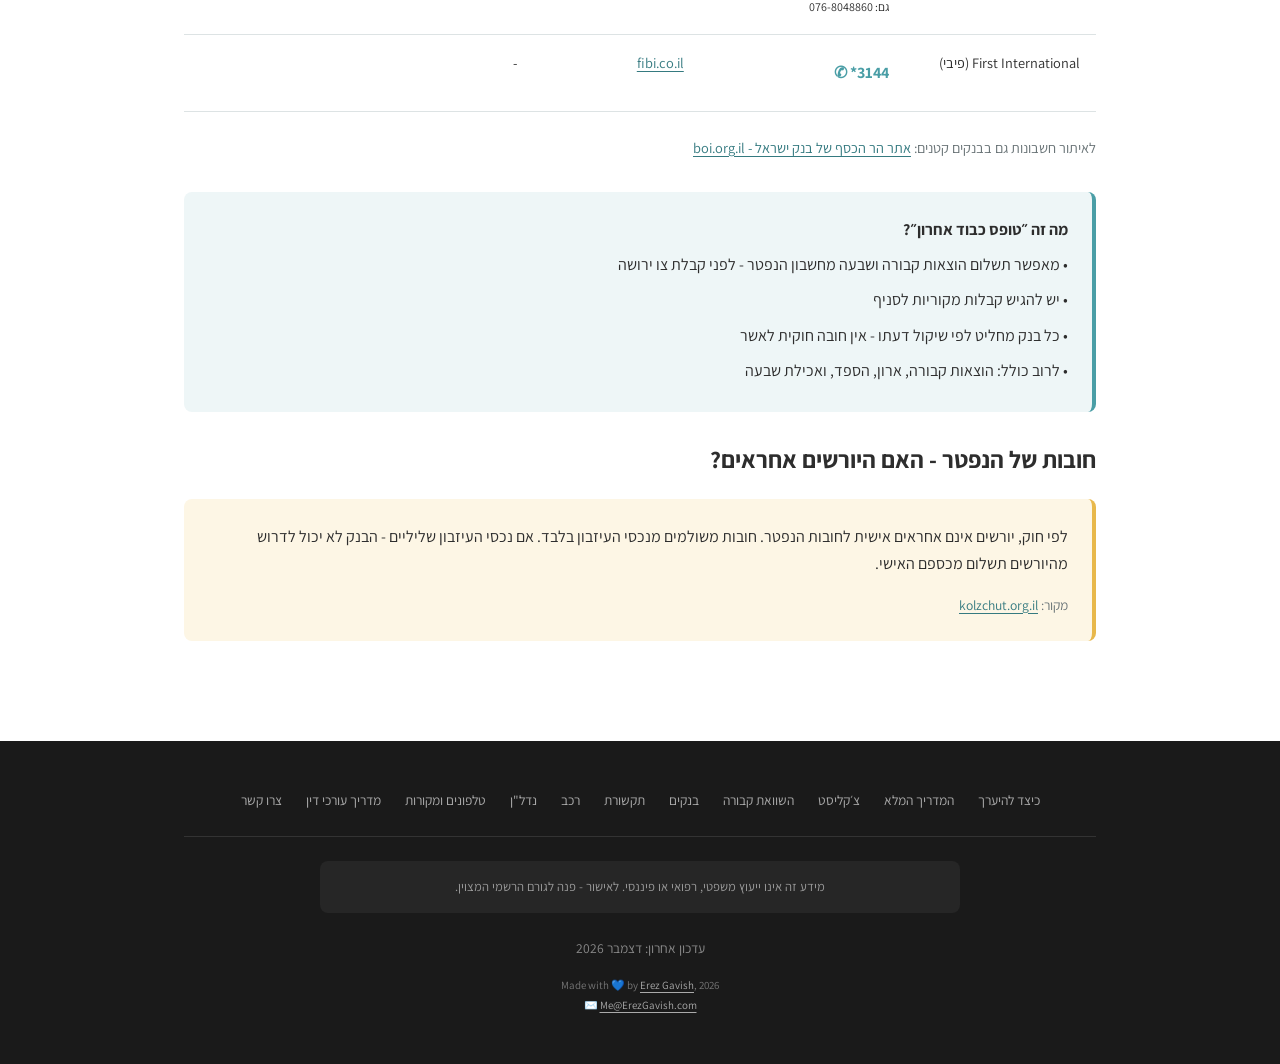
==== commit c55dd850: "Rename maslul-mosad to maslul-ptira Co-Authored-By: Claude Opus 4.6 <noreply@anthropic.com>" ====
--- a/banks.html
+++ b/banks.html
@@ -38,7 +38,7 @@
           <li class="nav-group">
             <button class="nav-group-label" aria-expanded="false">בעת הפטירה <span class="arrow" aria-hidden="true">▾</span></button>
             <ul class="nav-dropdown">
-              <li><a href="maslul-mosad.html">המדריך המלא</a></li>
+              <li><a href="maslul-ptira.html">המדריך המלא</a></li>
               <li><a href="checklist.html">צ׳קליסט</a></li>
               <li><a href="hashvaah.html">השוואת קבורה</a></li>
               <li><a href="banks.html" aria-current="page">בנקים</a></li>
@@ -199,7 +199,7 @@
     <div class="container">
       <div class="footer-links">
         <a href="preparation.html">כיצד להיערך</a>
-        <a href="maslul-mosad.html">המדריך המלא</a>
+        <a href="maslul-ptira.html">המדריך המלא</a>
         <a href="checklist.html">צ׳קליסט</a>
         <a href="hashvaah.html">השוואת קבורה</a>
         <a href="banks.html">בנקים</a>
--- a/css/style.css
+++ b/css/style.css
@@ -388,6 +388,24 @@
   color: #fff;
 }
 
+.btn--contact {
+  display: inline-block;
+  margin-top: var(--space-lg);
+  padding: var(--space-sm) var(--space-xl);
+  border: 2px solid var(--color-primary);
+  border-radius: var(--radius-md);
+  color: var(--color-primary);
+  font-weight: 700;
+  text-decoration: none;
+  transition: all 0.2s ease;
+}
+
+.btn--contact:hover {
+  background-color: #000;
+  color: #fff;
+  border-color: #000;
+}
+
 .btn--large {
   font-size: 1.125rem;
   padding: var(--space-md) var(--space-2xl);
@@ -670,12 +688,7 @@
   align-items: flex-start;
   gap: var(--space-md);
   padding: var(--space-md) 0;
-  border-bottom: 1px solid var(--color-border);
   min-height: 48px;
-}
-
-.checklist-item:last-child {
-  border-bottom: none;
 }
 
 .checklist-item input[type="checkbox"] {
@@ -935,7 +948,7 @@
 
 /* ===== Page Footer ===== */
 .site-footer {
-  margin-top: var(--space-3xl);
+  margin-top: 100px;
   padding: var(--space-2xl) 0 var(--space-xl);
   background: #1a1a1a;
   color: #ccc;
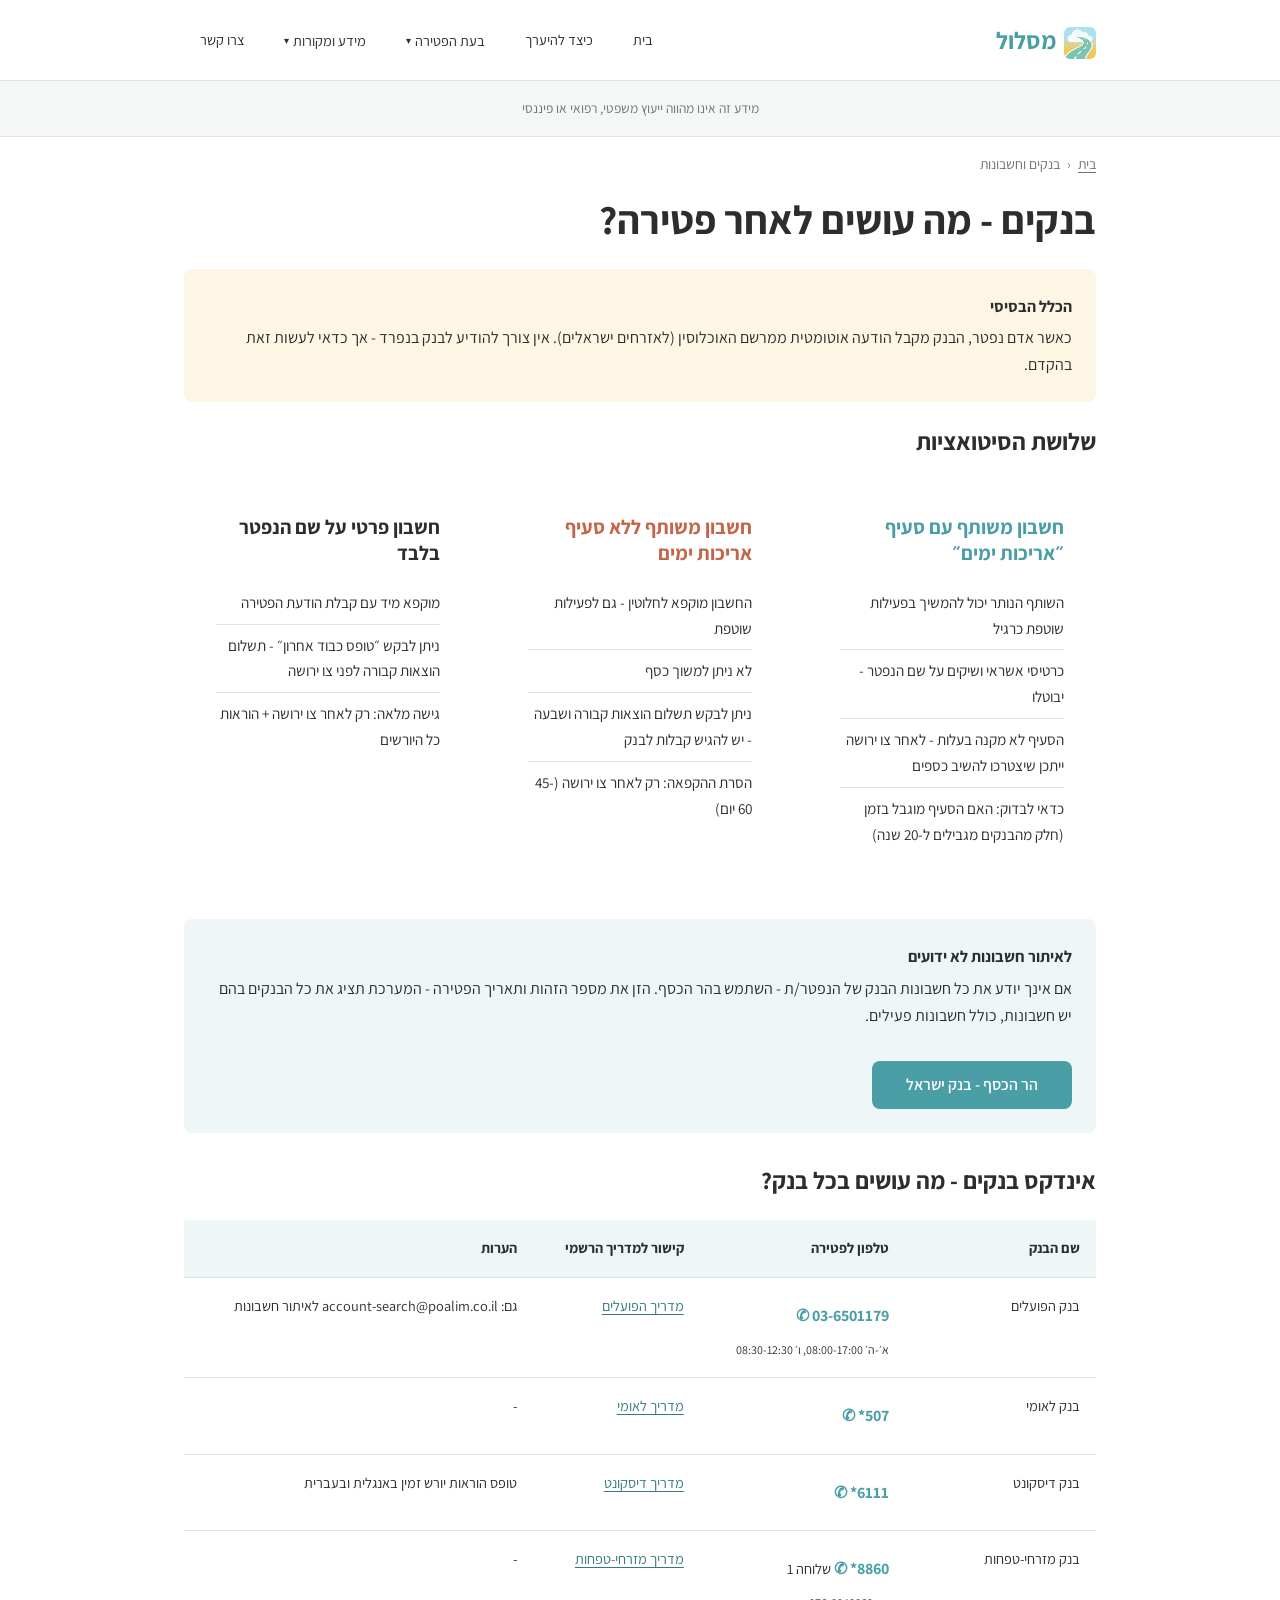
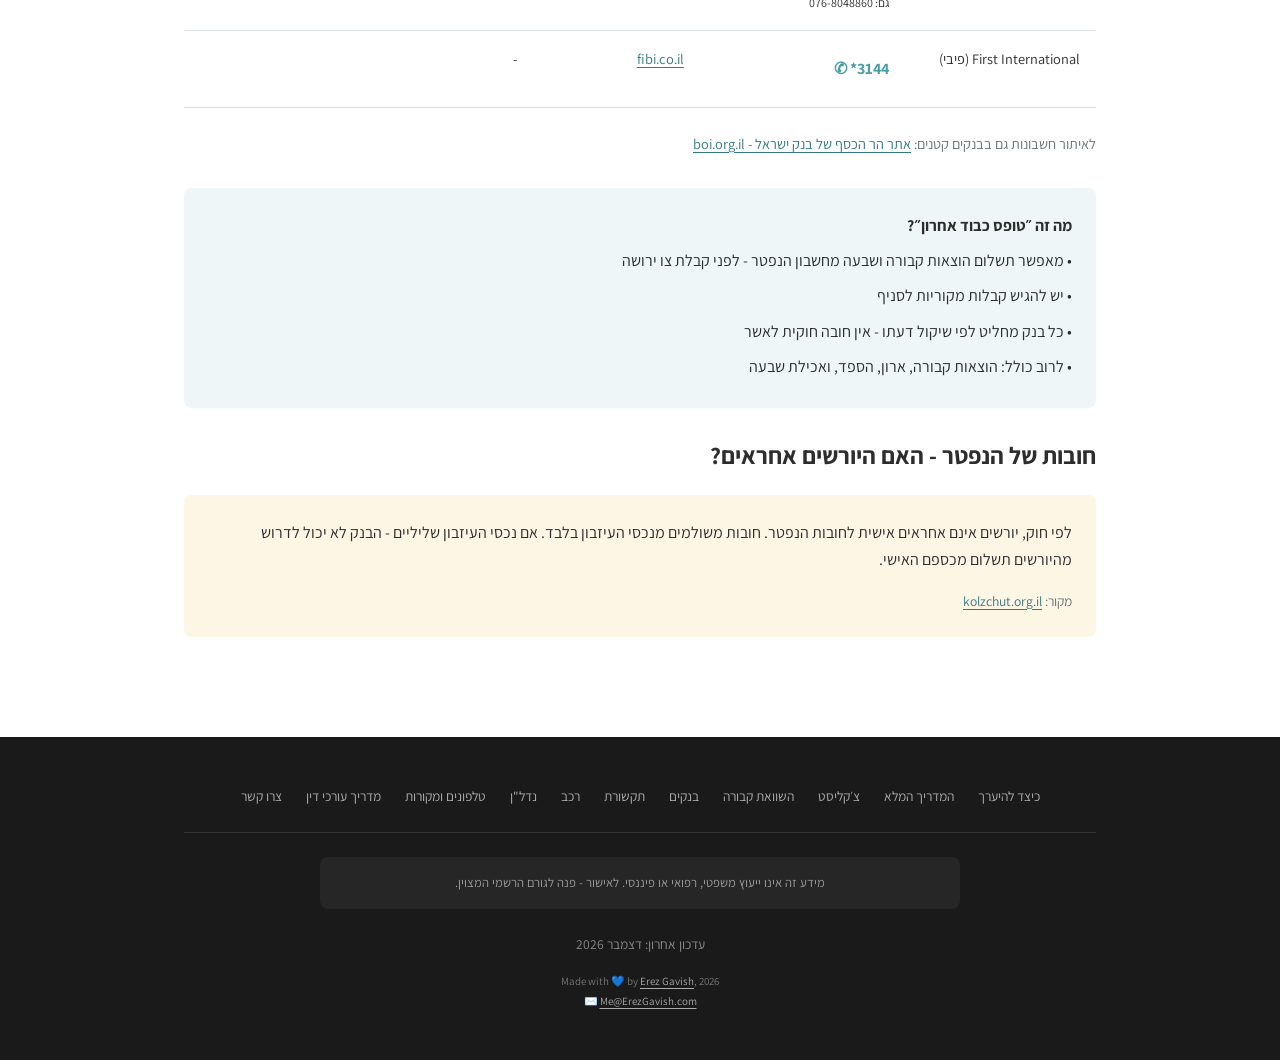
==== commit 1f66a945: "Stretch hero overlay to 20px margins on small screens, update disclaimer text A. Hero overlay on <36" ====
--- a/banks.html
+++ b/banks.html
@@ -62,7 +62,7 @@
 
   <!-- Disclaimer Banner -->
   <div class="disclaimer-banner">
-    מידע זה אינו ייעוץ משפטי, רפואי או פיננסי. לאישור - פנה לגורם הרשמי המצוין.
+    מידע זה אינו מהווה ייעוץ משפטי, רפואי או פיננסי
   </div>
 
   <main>
--- a/css/style.css
+++ b/css/style.css
@@ -595,12 +595,11 @@
   padding: var(--space-xl);
   background: var(--color-card-bg);
   border-radius: var(--radius-lg);
-  border: 1px solid var(--color-border);
+  border: none;
 }
 
 .timeline-section--urgent {
-  border-color: var(--color-accent);
-  border-width: 2px;
+  border: none;
 }
 
 .timeline-section h2 {
@@ -719,21 +718,85 @@
 
 .callout--info {
   background: #eef6f7;
-  border-right: 4px solid var(--color-primary);
+  border: none;
 }
 
 .callout--warning {
   background: #fdf6e5;
-  border-right: 4px solid var(--color-accent);
+  border: none;
 }
 
 .callout--alert {
   background: var(--color-alert-light);
-  border-right: 4px solid var(--color-alert);
+  border: none;
+}
+
+.callout--amber {
+  background: #fef9ee;
+  border-right: 4px solid #C4903A;
 }
 
 .callout p:last-child {
   margin-bottom: 0;
+}
+
+/* ===== Section Divider ===== */
+.section-divider {
+  border: none;
+  border-top: 1px solid var(--color-border);
+  margin: var(--space-2xl) 0;
+}
+
+/* ===== Services Accordion ===== */
+.services-accordion {
+  margin-bottom: var(--space-md);
+  border-radius: var(--radius-md);
+  overflow: hidden;
+}
+
+.services-accordion summary {
+  display: flex;
+  align-items: center;
+  gap: var(--space-sm);
+  padding: var(--space-md) var(--space-lg);
+  background: #5C7A5F;
+  color: #fff;
+  font-family: var(--font-body);
+  font-size: 1.05rem;
+  font-weight: 700;
+  cursor: pointer;
+  list-style: none;
+  border-radius: var(--radius-md);
+  transition: background 0.2s;
+}
+
+.services-accordion[open] summary {
+  border-radius: var(--radius-md) var(--radius-md) 0 0;
+}
+
+.services-accordion summary:hover {
+  background: #4d6a50;
+}
+
+.services-accordion summary::-webkit-details-marker {
+  display: none;
+}
+
+.services-accordion summary::before {
+  content: "\25B8";
+  display: inline-block;
+  transition: transform 0.2s;
+  font-size: 0.85rem;
+}
+
+.services-accordion[open] summary::before {
+  transform: rotate(90deg);
+}
+
+.services-accordion .source-cards {
+  padding: var(--space-lg);
+  background: #f7faf7;
+  border-radius: 0 0 var(--radius-md) var(--radius-md);
 }
 
 .callout strong {
@@ -836,7 +899,7 @@
   padding: var(--space-lg);
   background: var(--color-card-bg);
   border-radius: var(--radius-md);
-  border: 1px solid var(--color-border);
+  border: none;
 }
 
 .phone-card .phone-icon {
@@ -881,7 +944,7 @@
   padding: var(--space-lg);
   background: var(--color-card-bg);
   border-radius: var(--radius-md);
-  border: 1px solid var(--color-border);
+  border: none;
 }
 
 .source-card h3 {
@@ -1056,7 +1119,7 @@
   padding: var(--space-xl);
   background: var(--color-card-bg);
   border-radius: var(--radius-lg);
-  border: 2px solid var(--color-border);
+  border: none;
 }
 
 .info-card h3 {
@@ -1082,7 +1145,7 @@
 }
 
 .info-card--green {
-  border-color: var(--color-primary);
+  border: none;
 }
 
 .info-card--green h3 {
@@ -1090,7 +1153,7 @@
 }
 
 .info-card--red {
-  border-color: var(--color-alert);
+  border: none;
 }
 
 .info-card--red h3 {
@@ -1098,7 +1161,7 @@
 }
 
 .info-card--default {
-  border-color: var(--color-border);
+  border: none;
 }
 
 @media (min-width: 768px) {
@@ -1133,6 +1196,45 @@
   border: 0;
 }
 
+/* ===== Mobile hero overlay margins ===== */
+@media (max-width: 767px) {
+  .hero-overlay {
+    max-width: calc(100% - 60px);
+  }
+}
+
+/* ===== Responsive: sub-360px (tiny screens) ===== */
+@media (max-width: 359px) {
+  .container {
+    padding: 0 var(--space-sm);
+  }
+  .hero-overlay {
+    max-width: none;
+    width: calc(100% - 40px);
+    padding: var(--space-md) 20px;
+  }
+  .hero h1 {
+    font-size: 1.35rem;
+  }
+  .hero .subtitle {
+    font-size: 0.9rem;
+    line-height: 1.5;
+  }
+  .progress-step {
+    min-width: 60px;
+    font-size: 0.7rem;
+  }
+  .data-table th,
+  .data-table td {
+    padding: var(--space-xs) var(--space-sm);
+    font-size: 0.8rem;
+  }
+  .btn {
+    padding: var(--space-sm) var(--space-md);
+    font-size: 0.9rem;
+  }
+}
+
 /* ===== Responsive: 480px+ ===== */
 @media (min-width: 480px) {
   h1 { font-size: 2.25rem; }
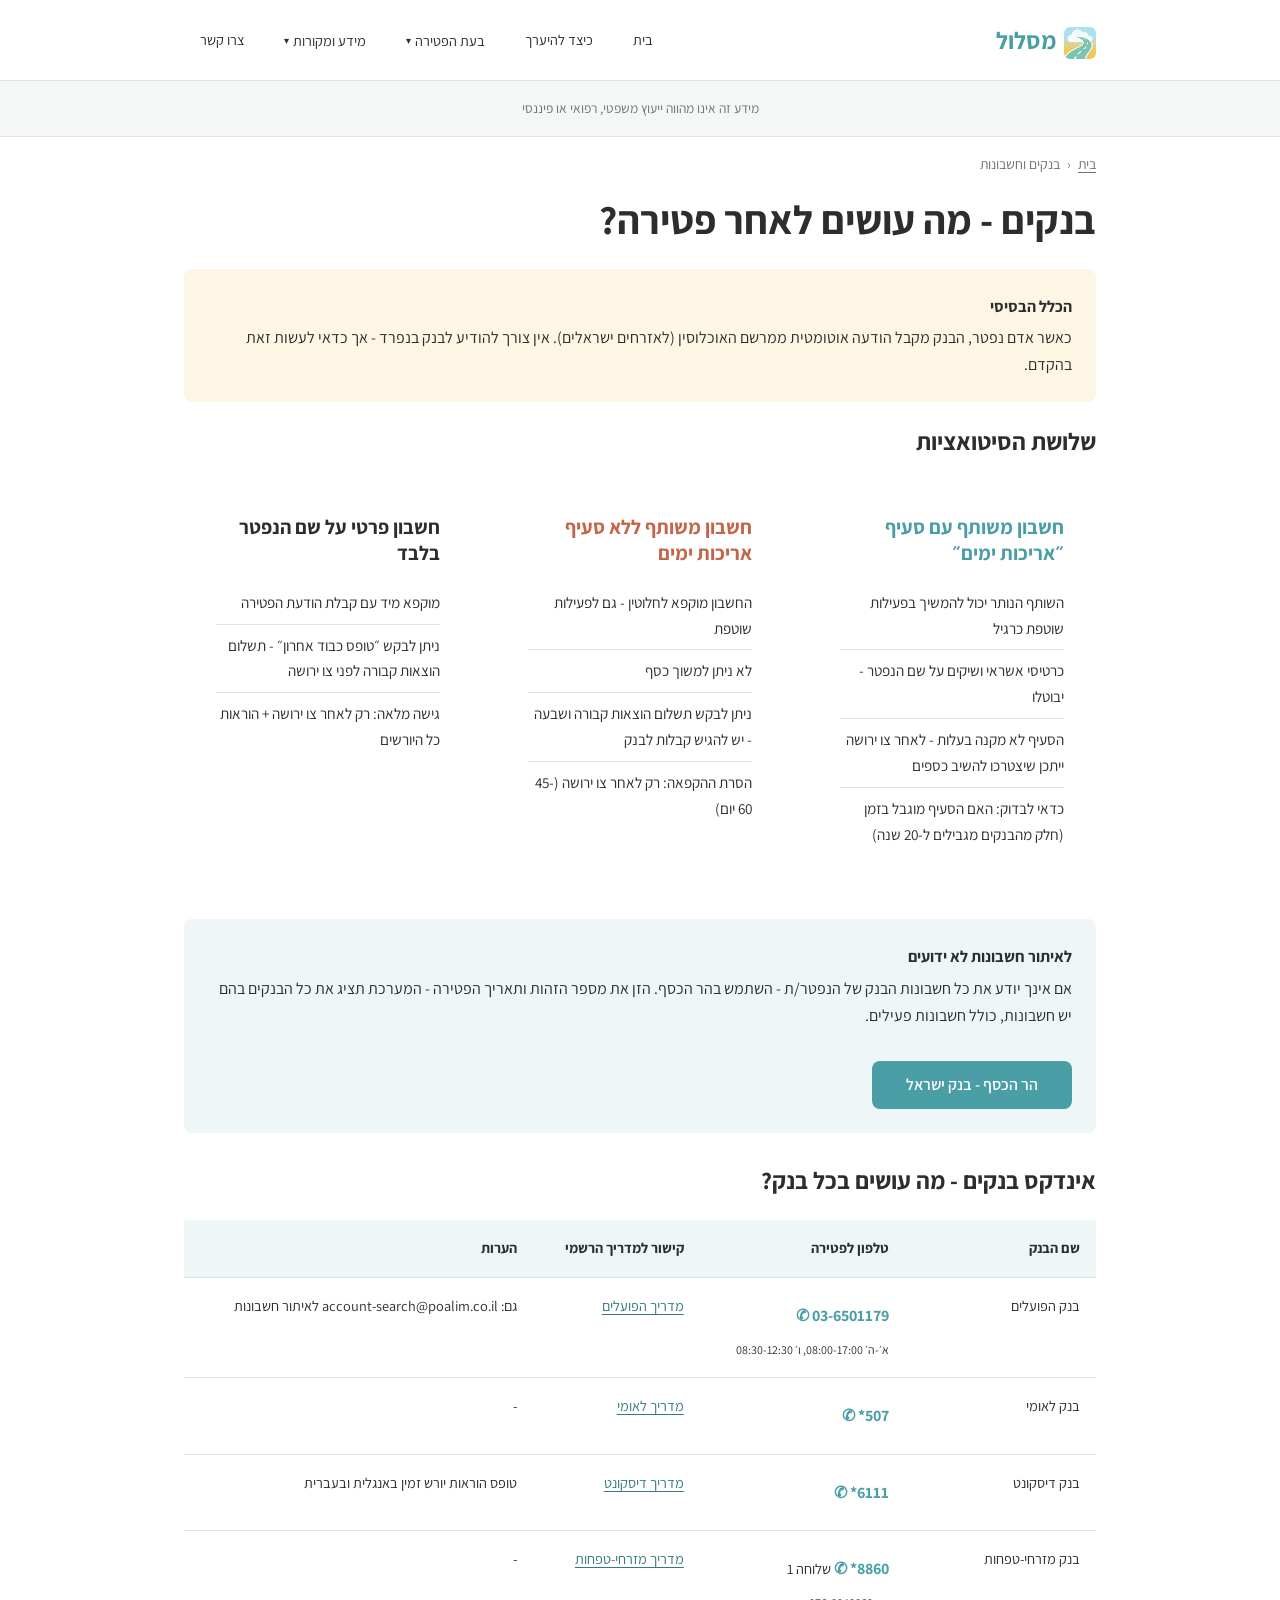
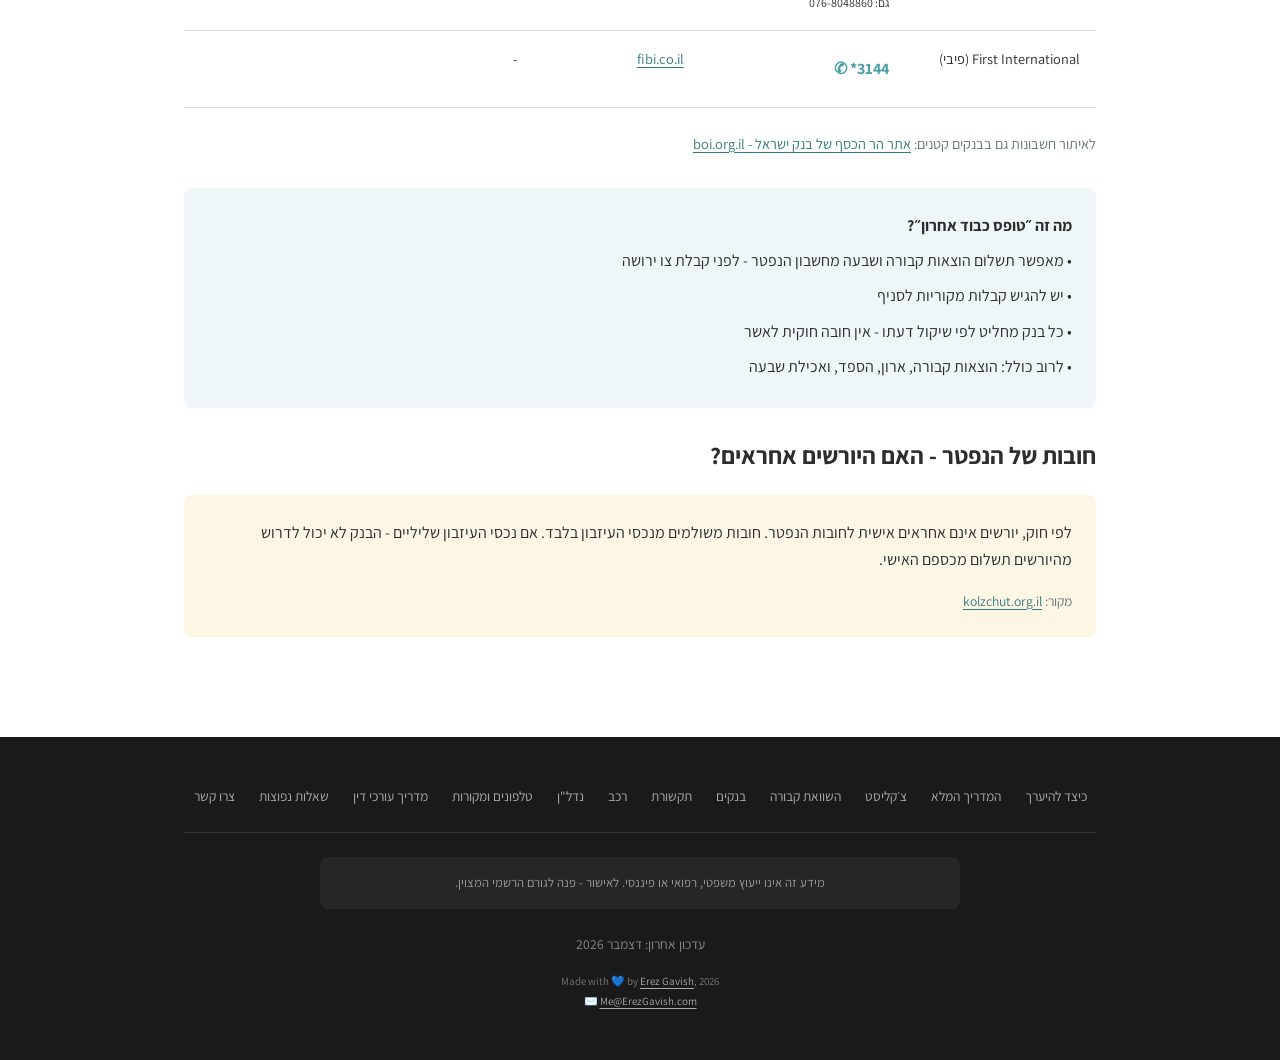
==== commit a4711d85: "Add FAQ page (faq.html) with 22 toggle questions, update nav in all pages - New faq.html with 6 cate" ====
--- a/banks.html
+++ b/banks.html
@@ -3,8 +3,16 @@
 <head>
   <meta charset="UTF-8">
   <meta name="viewport" content="width=device-width, initial-scale=1.0">
-  <title>בנקים - מה עושים לאחר פטירה? | מסלול</title>
-  <meta name="description" content="מדריך מידע לטיפול בחשבונות בנק לאחר פטירה - סעיף אריכות ימים, הר הכסף, טופס כבוד אחרון">
+  <title>מה לעשות עם חשבון בנק לאחר פטירה | מסלול</title>
+  <meta name="description" content="מדריך מלא: איך מודיעים לבנק על פטירה, מה קורה לחשבון ואיך מממשים חסכונות וניירות ערך של נפטר">
+  <meta name="keywords" content="חשבון בנק נפטר, פטירה בנק, ירושה חשבון בנק, ניירות ערך נפטר, חסכונות">
+  <link rel="canonical" href="https://erzog1.github.io/maslul/banks.html">
+  <meta property="og:title" content="מה לעשות עם חשבון בנק לאחר פטירה | מסלול">
+  <meta property="og:description" content="מדריך מלא: איך מודיעים לבנק על פטירה, מה קורה לחשבון ואיך מממשים חסכונות וניירות ערך של נפטר">
+  <meta property="og:url" content="https://erzog1.github.io/maslul/banks.html">
+  <meta property="og:type" content="website">
+  <meta property="og:locale" content="he_IL">
+  <meta name="robots" content="index, follow">
   <link rel="preconnect" href="https://fonts.googleapis.com">
   <link rel="preconnect" href="https://fonts.gstatic.com" crossorigin>
   <link href="https://fonts.googleapis.com/css2?family=Assistant:wght@300;400;700&display=swap" rel="stylesheet">
@@ -45,6 +53,7 @@
               <li><a href="telecom.html">תקשורת</a></li>
               <li><a href="vehicle.html">רכב</a></li>
               <li><a href="realestate.html">נדל"ן</a></li>
+              <li><a href="faq.html">שאלות נפוצות</a></li>
             </ul>
           </li>
           <li class="nav-group">
@@ -208,6 +217,7 @@
         <a href="realestate.html">נדל"ן</a>
         <a href="mekorot.html">טלפונים ומקורות</a>
         <a href="lawyer-guide.html">מדריך עורכי דין</a>
+        <a href="faq.html">שאלות נפוצות</a>
         <a href="contact.html">צרו קשר</a>
       </div>
       <p class="disclaimer">מידע זה אינו ייעוץ משפטי, רפואי או פיננסי. לאישור - פנה לגורם הרשמי המצוין.</p>
--- a/css/style.css
+++ b/css/style.css
@@ -1199,7 +1199,9 @@
 /* ===== Mobile hero overlay margins ===== */
 @media (max-width: 767px) {
   .hero-overlay {
-    max-width: calc(100% - 60px);
+    max-width: none;
+    width: calc(100% - 40px);
+    padding: var(--space-md) 20px;
   }
 }
 
